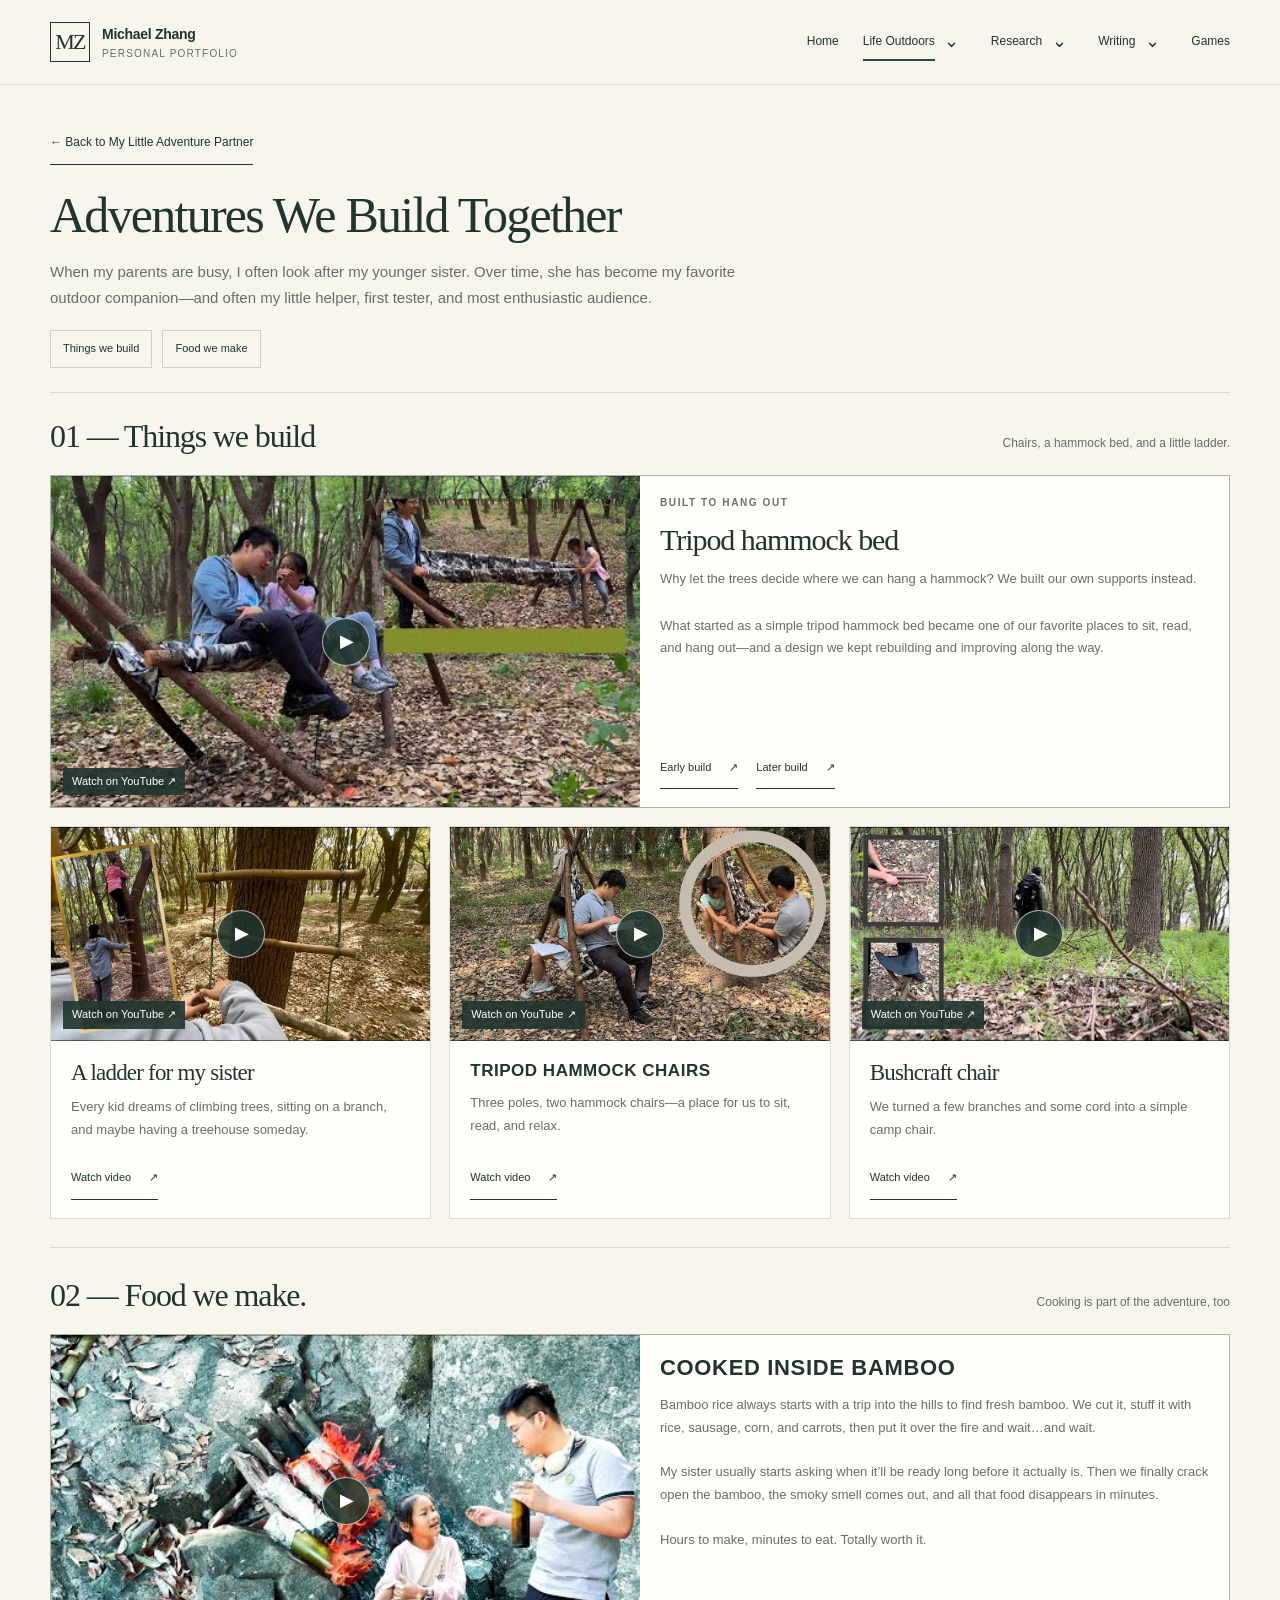
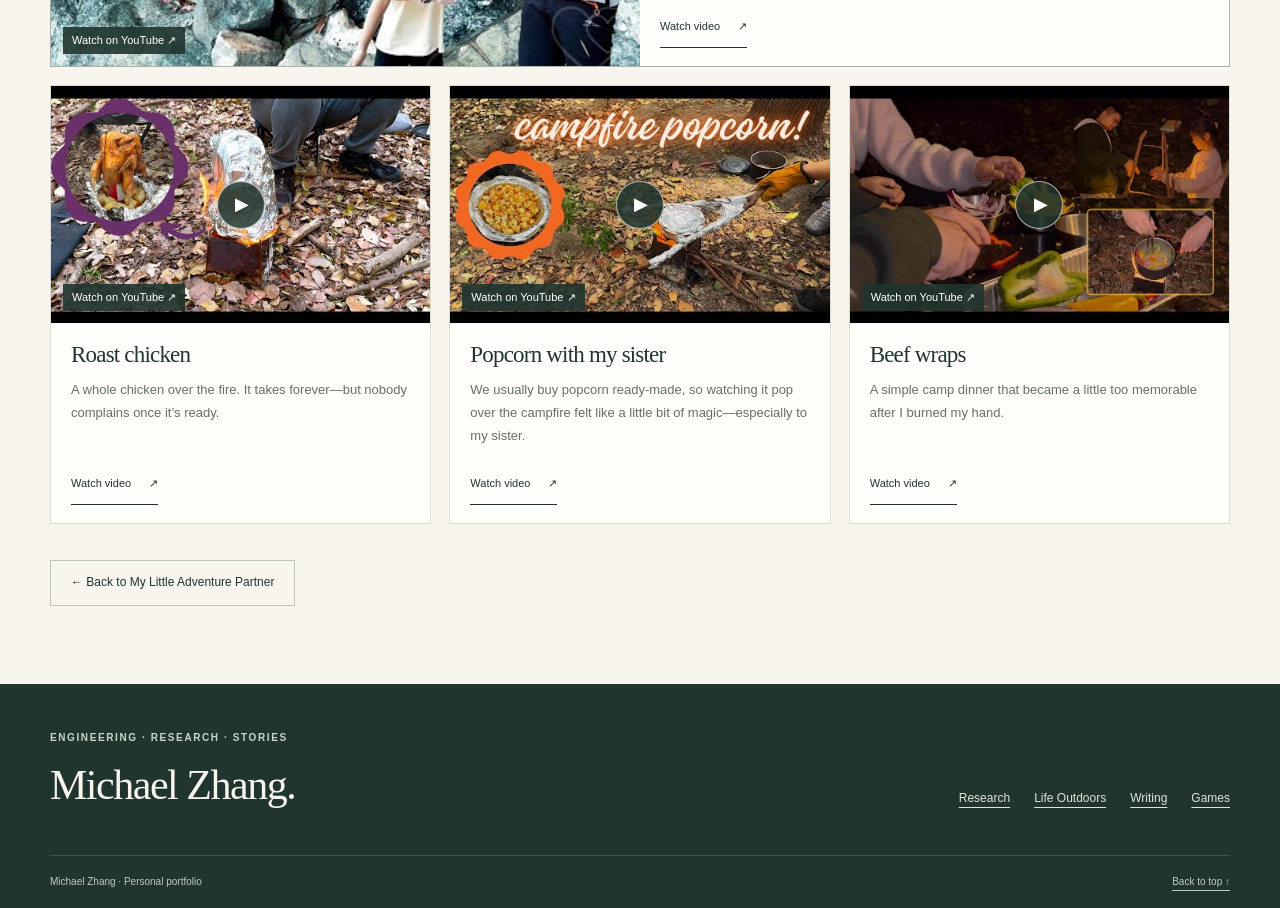
==== adventures-we-build-together.html @ c4595769 "Initial website" ====
<!doctype html>
<html lang="en">
<head>
<meta charset="utf-8">
<meta name="viewport" content="width=device-width, initial-scale=1">
<title>Adventures We Build Together — Michael Zhang</title>
<meta name="description" content="Michael Zhang’s personal portfolio: engineering, research, writing, games, and community.">
<link rel="icon" href="assets/favicon.svg" type="image/svg+xml">
<link rel="stylesheet" href="assets/styles.css">
<link rel="stylesheet" href="assets/portfolio-sections.css">
<script src="assets/main.js" defer></script>
<style>
.camping-detail-page #outdoor-builds.section { padding-top: 24px; padding-bottom: 28px; }
.camping-detail-page #camp-cooking.section { padding-top: 28px; padding-bottom: 36px; }
.camping-detail-page #camp-cooking > .section-heading { align-items: baseline; gap: 18px; margin-bottom: 20px; }
.camping-detail-page #camp-cooking > .section-heading h2 { margin: 0; font-size: 32px; line-height: 1.2; }
.camping-detail-page #camp-cooking > .section-heading > p { max-width: none; font-size: 12px; }
@media (max-width: 640px) {
  .camping-detail-page #outdoor-builds.section { padding-top: 20px; padding-bottom: 22px; }
  .camping-detail-page #camp-cooking.section { padding-top: 22px; padding-bottom: 30px; }
  .camping-detail-page #camp-cooking > .section-heading h2 { font-size: 27px; }
}
</style>
</head>
<body class="life-outdoors-page camping-detail-page">
<a class="skip-link" href="#main">Skip to content</a><header class="site-header"><div class="container header-inner"><a class="brand" href="index.html"><span class="monogram">MZ</span><span class="brand-name">Michael Zhang<small>Personal portfolio</small></span></a><button class="menu-toggle" type="button" aria-expanded="false" aria-controls="navigation">Menu</button><nav class="main-nav" id="navigation" aria-label="Main navigation">
<a href="index.html">Home</a>
<div class="nav-group nav-group--current">
  <div class="nav-parent"><a href="life-outdoors.html">Life Outdoors</a><button class="submenu-toggle" type="button" aria-expanded="false" aria-controls="life-outdoors-submenu" aria-label="Show Life Outdoors pages"><span aria-hidden="true">⌄</span></button></div>
  <div class="nav-submenu" id="life-outdoors-submenu" hidden><a href="life-outdoors.html">Life Outdoors Overview</a><a href="adventures-we-build-together.html" aria-current="page">Adventures We Build Together</a><a href="building-my-own-outdoor-space.html">Building My Own Outdoor Space</a></div>
</div>
<div class="nav-group">
  <div class="nav-parent"><a href="research.html">Research</a><button class="submenu-toggle" type="button" aria-expanded="false" aria-controls="research-submenu" aria-label="Show Research pages"><span aria-hidden="true">⌄</span></button></div>
  <div class="nav-submenu" id="research-submenu" hidden><a href="research.html">Research Overview</a><a href="from-camping-to-product-designs.html">From Problems to Designs</a></div>
</div>
<div class="nav-group">
  <div class="nav-parent"><a href="writing.html">Writing</a><button class="submenu-toggle" type="button" aria-expanded="false" aria-controls="writing-submenu" aria-label="Show Writing pages"><span aria-hidden="true">⌄</span></button></div>
  <div class="nav-submenu" id="writing-submenu" hidden><a href="writing.html">Writing Overview</a><a href="icarus.html">Icarus / 伊卡洛斯</a><a href="antarctic-finale.html">The Antarctic Finale / 南极终曲</a><a href="bio-league.html">Bio-League / 生物联盟</a></div>
</div>
<a href="games.html">Games</a>
</nav></div></header>
<main id="main" class="container">
<section class="page-intro inv-detail-intro">
  <a class="text-link inv-back" href="life-outdoors.html#camping">← Back to My Little Adventure Partner</a>
  <h1>Adventures We Build Together</h1>
  <p class="camping-detail-summary">When my parents are busy, I often look after my younger sister. Over time, she has become my favorite outdoor companion—and often my little helper, first tester, and most enthusiastic audience.</p>
  <nav class="page-jumps" aria-label="On this page"><a href="#outdoor-builds">Things we build</a><a href="#camp-cooking">Food we make</a></nav>
</section>
<section class="section" id="outdoor-builds" aria-labelledby="outdoor-builds-title">
  <div class="section-heading"><h2 id="outdoor-builds-title">01 — Things we build</h2><p>Chairs, a hammock bed, and a little ladder.</p></div>
  <div class="inv-project-grid">
<article class="project-card inv-card inv-card--featured" id="tripod-hammock-bed" data-video-status="available">
  <a class="card-media camping-video-cover" href="https://www.youtube.com/watch?v=7uJd5_tEkw8&amp;t=10s" target="_blank" rel="noopener noreferrer" aria-label="Watch Tripod hammock bed on YouTube"><img src="assets/images/hammock-first-video.jpg" alt="Tripod hammock bed video thumbnail" width="480" height="360" loading="lazy"><span class="camping-cover-play" aria-hidden="true">▶</span><span class="camping-cover-label">Watch on YouTube <span aria-hidden="true">↗</span></span></a>
  <div class="card-copy"><p class="eyebrow">BUILT TO HANG OUT</p><h3>Tripod hammock bed</h3>
    <p class="camping-build-story">Why let the trees decide where we can hang a hammock? We built our own supports instead.</p>
    <p class="camping-build-story">What started as a simple tripod hammock bed became one of our favorite places to sit, read, and hang out—and a design we kept rebuilding and improving along the way.</p>
    <div class="inv-card-actions"><a class="text-link" href="https://www.youtube.com/watch?v=7uJd5_tEkw8&amp;t=10s" target="_blank" rel="noopener noreferrer">Early build <span aria-hidden="true">↗</span></a><a class="text-link" href="https://www.youtube.com/watch?v=0KfqO7uS2k4" target="_blank" rel="noopener noreferrer">Later build <span aria-hidden="true">↗</span></a></div>
  </div>
</article>
<article class="project-card inv-card" id="sister" data-video-status="available">
  <a class="card-media camping-video-cover" href="https://www.youtube.com/watch?v=y9ZKuuQuy-M" target="_blank" rel="noopener noreferrer" aria-label="Watch A ladder for my sister on YouTube"><img src="assets/images/ladder-video.jpg" alt="A ladder for my sister video thumbnail" width="480" height="360" loading="lazy"><span class="camping-cover-play" aria-hidden="true">▶</span><span class="camping-cover-label">Watch on YouTube <span aria-hidden="true">↗</span></span></a>
  <div class="card-copy"><h3>A ladder for my sister</h3>
    <p>Every kid dreams of climbing trees, sitting on a branch, and maybe having a treehouse someday.</p>
    <div class="inv-card-actions"><a class="text-link" href="https://www.youtube.com/watch?v=y9ZKuuQuy-M" target="_blank" rel="noopener noreferrer">Watch video <span aria-hidden="true">↗</span></a></div>
  </div>
</article>
<article class="project-card inv-card" id="tripod-chair" data-video-status="available">
  <a class="card-media camping-video-cover" href="https://www.youtube.com/watch?v=ZHLINvt6bnk" target="_blank" rel="noopener noreferrer" aria-label="Watch Tripod hammock chairs on YouTube"><img src="assets/images/tripod-chair-video.jpg" alt="Tripod hammock chair video thumbnail" width="480" height="360" loading="lazy"><span class="camping-cover-play" aria-hidden="true">▶</span><span class="camping-cover-label">Watch on YouTube <span aria-hidden="true">↗</span></span></a>
  <div class="card-copy"><h3>TRIPOD HAMMOCK CHAIRS</h3>
    <p>Three poles, two hammock chairs—a place for us to sit, read, and relax.</p>
    <div class="inv-card-actions"><a class="text-link" href="https://www.youtube.com/watch?v=ZHLINvt6bnk" target="_blank" rel="noopener noreferrer">Watch video <span aria-hidden="true">↗</span></a></div>
  </div>
</article>
<article class="project-card inv-card" id="bushcraft-chair" data-video-status="available">
  <a class="card-media camping-video-cover" href="https://www.youtube.com/watch?v=XOnP_wbihKA" target="_blank" rel="noopener noreferrer" aria-label="Watch Bushcraft chair on YouTube"><img src="assets/images/bushcraft-chair-video.jpg" alt="Bushcraft chair video thumbnail" width="480" height="360" loading="lazy"><span class="camping-cover-play" aria-hidden="true">▶</span><span class="camping-cover-label">Watch on YouTube <span aria-hidden="true">↗</span></span></a>
  <div class="card-copy"><h3>Bushcraft chair</h3>
    <p>We turned a few branches and some cord into a simple camp chair.</p>
    <div class="inv-card-actions"><a class="text-link" href="https://www.youtube.com/watch?v=XOnP_wbihKA" target="_blank" rel="noopener noreferrer">Watch video <span aria-hidden="true">↗</span></a></div>
  </div>
</article>
  </div>
</section>
<section class="section" id="camp-cooking" aria-labelledby="camp-cooking-title">
  <div class="section-heading"><h2 id="camp-cooking-title">02 — Food we make.</h2><p>Cooking is part of the adventure, too</p></div>
  <div class="inv-project-grid">
<article class="project-card inv-card inv-card--featured" id="bamboo-rice" data-video-status="available">
  <a class="card-media camping-video-cover" href="https://www.youtube.com/watch?v=zn0WvlFsv1c" target="_blank" rel="noopener noreferrer" aria-label="Watch bamboo rice on YouTube"><img src="assets/images/bamboo-rice-video.jpg" alt="bamboo rice video thumbnail" width="480" height="360" loading="lazy"><span class="camping-cover-play" aria-hidden="true">▶</span><span class="camping-cover-label">Watch on YouTube <span aria-hidden="true">↗</span></span></a>
  <div class="card-copy"><h3>COOKED INSIDE BAMBOO</h3>
    <p class="camping-food-story">Bamboo rice always starts with a trip into the hills to find fresh bamboo. We cut it, stuff it with rice, sausage, corn, and carrots, then put it over the fire and wait…and wait.</p>
    <p class="camping-food-story">My sister usually starts asking when it’ll be ready long before it actually is. Then we finally crack open the bamboo, the smoky smell comes out, and all that food disappears in minutes.</p>
    <p class="camping-food-story">Hours to make, minutes to eat. Totally worth it.</p>
    <div class="inv-card-actions"><a class="text-link" href="https://www.youtube.com/watch?v=zn0WvlFsv1c" target="_blank" rel="noopener noreferrer">Watch video <span aria-hidden="true">↗</span></a></div>
  </div>
</article>
<article class="project-card inv-card" id="roast-chicken" data-video-status="available">
  <a class="card-media camping-video-cover" href="https://www.youtube.com/watch?v=2eKSUyb6lok" target="_blank" rel="noopener noreferrer" aria-label="Watch Roast chicken on YouTube"><img src="assets/images/roast-chicken-video.jpg" alt="Roast chicken video thumbnail" width="480" height="360" loading="lazy"><span class="camping-cover-play" aria-hidden="true">▶</span><span class="camping-cover-label">Watch on YouTube <span aria-hidden="true">↗</span></span></a>
  <div class="card-copy"><h3>Roast chicken</h3>
    <p class="camping-food-story">A whole chicken over the fire. It takes forever—but nobody complains once it’s ready.</p>
    <div class="inv-card-actions"><a class="text-link" href="https://www.youtube.com/watch?v=2eKSUyb6lok" target="_blank" rel="noopener noreferrer">Watch video <span aria-hidden="true">↗</span></a></div>
  </div>
</article>
<article class="project-card inv-card" id="popcorn" data-video-status="available">
  <a class="card-media camping-video-cover" href="https://www.youtube.com/watch?v=pePLDg0b_oM&amp;t=8s" target="_blank" rel="noopener noreferrer" aria-label="Watch Popcorn with my sister on YouTube"><img src="assets/images/popcorn-video.jpg" alt="Popcorn with my sister video thumbnail" width="480" height="360" loading="lazy"><span class="camping-cover-play" aria-hidden="true">▶</span><span class="camping-cover-label">Watch on YouTube <span aria-hidden="true">↗</span></span></a>
  <div class="card-copy"><h3>Popcorn with my sister</h3>
    <p class="camping-food-story">We usually buy popcorn ready-made, so watching it pop over the campfire felt like a little bit of magic—especially to my sister.</p>
    <div class="inv-card-actions"><a class="text-link" href="https://www.youtube.com/watch?v=pePLDg0b_oM&amp;t=8s" target="_blank" rel="noopener noreferrer">Watch video <span aria-hidden="true">↗</span></a></div>
  </div>
</article>
<article class="project-card inv-card" id="beef-wraps" data-video-status="available">
  <a class="card-media camping-video-cover" href="https://www.youtube.com/watch?v=Q6wlWp8fe38&amp;pp=0gcJCTcMAYcqIYzv" target="_blank" rel="noopener noreferrer" aria-label="Watch Beef wraps on YouTube"><img src="assets/images/beef-wraps-video.jpg" alt="Beef wraps video thumbnail" width="480" height="360" loading="lazy"><span class="camping-cover-play" aria-hidden="true">▶</span><span class="camping-cover-label">Watch on YouTube <span aria-hidden="true">↗</span></span></a>
  <div class="card-copy"><h3>Beef wraps</h3>
    <p class="camping-food-story">A simple camp dinner that became a little too memorable after I burned my hand.</p>
    <div class="inv-card-actions"><a class="text-link" href="https://www.youtube.com/watch?v=Q6wlWp8fe38&amp;pp=0gcJCTcMAYcqIYzv" target="_blank" rel="noopener noreferrer">Watch video <span aria-hidden="true">↗</span></a></div>
  </div>
</article>
  </div>
</section>
<div class="camping-detail-return"><a class="button secondary" href="life-outdoors.html#camping">← Back to My Little Adventure Partner</a></div>
</main>
<footer class="site-footer"><div class="container"><div class="footer-top"><div><p class="eyebrow light">Engineering · Research · Stories</p><h2>Michael Zhang.</h2></div><div class="footer-links"><a href="research.html">Research</a><a href="life-outdoors.html">Life Outdoors</a><a href="writing.html">Writing</a><a href="games.html">Games</a></div></div><div class="footer-bottom"><span>Michael Zhang · Personal portfolio</span><a href="#main">Back to top ↑</a></div></div></footer>
</body>
</html>
---- assets/styles.css ----
:root {
  --paper: #f7f5ee;
  --white: #fffefa;
  --ink: #20352e;
  --muted: #657067;
  --line: #d9ddd2;
  --green: #244c3d;
  --sage: #e6ebdf;
  --rust: #a14d2f;
  --sand: #eee3cf;
  --serif: 'Palatino Linotype', Palatino, 'Book Antiqua', Georgia, serif;
  --sans: -apple-system, BlinkMacSystemFont, 'Segoe UI', Arial, sans-serif;
}

* { box-sizing: border-box; }
html { scroll-behavior: smooth; scroll-padding-top: 110px; }
body { margin: 0; background: var(--paper); color: var(--ink); font: 16px/1.65 var(--sans); }
img { display: block; max-width: 100%; height: auto; }
button, input { font: inherit; }
button, a { -webkit-tap-highlight-color: transparent; }
a { color: inherit; text-decoration-thickness: 1px; text-underline-offset: 5px; }
button { cursor: pointer; }
button:focus-visible, a:focus-visible, summary:focus-visible { outline: 3px solid var(--rust); outline-offset: 5px; }
button:disabled { cursor: default; }
[hidden] { display: none !important; }
h1, h2, h3, h4, p, figure, blockquote { margin: 0; }
h1, h2, h3 { font-family: var(--serif); font-weight: 400; line-height: 1.12; letter-spacing: -.035em; }
h1 { font-size: clamp(48px, 6.4vw, 86px); }
h2 { font-size: clamp(32px, 3.6vw, 48px); }
h3 { font-size: clamp(25px, 2.3vw, 32px); }
em { font-weight: inherit; }
p + p { margin-top: 16px; }
ul { padding-left: 20px; }
.container { width: min(1180px, calc(100% - 88px)); margin-inline: auto; }
.skip-link { position: fixed; z-index: 30; top: 12px; left: 12px; padding: 12px 20px; background: var(--ink); color: white; transform: translateY(-160%); }
.skip-link:focus { transform: none; }
.site-header { position: sticky; z-index: 15; top: 0; border-bottom: 1px solid var(--line); background: rgba(247, 245, 238, .97); }
.header-inner { min-height: 84px; display: flex; align-items: center; justify-content: space-between; gap: 24px; }
.brand { display: flex; gap: 12px; align-items: center; text-decoration: none; flex-shrink: 0; }
.monogram { display: grid; place-items: center; width: 40px; height: 40px; border: 1px solid var(--ink); font-family: var(--serif); font-size: 22px; letter-spacing: -.08em; }
.brand-name { font-size: 14px; font-weight: 600; letter-spacing: -.02em; }
.brand-name small { display: block; color: var(--muted); font: 10px/1.5 var(--sans); letter-spacing: .12em; text-transform: uppercase; }
.main-nav { display: flex; align-items: center; gap: 24px; }
.main-nav a { position: relative; padding: 28px 0; font-size: 12px; white-space: nowrap; text-decoration: none; }
.main-nav a::after { content: ''; position: absolute; left: 0; right: 0; bottom: 19px; height: 2px; background: var(--green); transform: scaleX(0); transition: transform .18s ease; transform-origin: left; }
.main-nav a:hover::after, .main-nav a[aria-current='page']::after { transform: scaleX(1); }
.nav-group { position: relative; }
.nav-parent { display: flex; align-items: center; gap: 2px; }
.nav-group--current .nav-parent > a::after { transform: scaleX(1); }
.submenu-toggle { display: grid; place-items: center; width: 30px; min-height: 44px; padding: 0; border: 0; background: transparent; color: var(--ink); font-size: 18px; }
.submenu-toggle span { transition: transform .18s ease; }
.submenu-toggle[aria-expanded='true'] span { transform: rotate(180deg); }
.nav-submenu { position: absolute; top: 100%; left: -16px; z-index: 20; width: 330px; max-width: calc(100vw - 56px); padding: 8px; border: 1px solid var(--line); background: var(--white); box-shadow: 0 12px 26px #20352e15; }
.main-nav .nav-submenu a { display: block; padding: 12px 14px; white-space: normal; font-size: 13px; line-height: 1.5; border-left: 2px solid transparent; }
.main-nav .nav-submenu a::after { display: none; }
.main-nav .nav-submenu a:hover, .main-nav .nav-submenu a[aria-current='page'] { border-left-color: var(--green); background: var(--sage); }
.menu-toggle { display: none; padding: 9px 13px; background: transparent; border: 1px solid var(--line); color: var(--ink); min-height: 44px; }
.eyebrow { color: var(--muted); font-size: 10px; font-weight: 600; letter-spacing: .16em; text-transform: uppercase; }
.eyebrow.light { color: #c6d7c9; }
.intro-label { display: flex; align-items: center; gap: 10px; margin-bottom: 24px; }
.intro-label::before { content: ''; height: 7px; width: 7px; background: var(--rust); border-radius: 50%; }
.hero { display: grid; grid-template-columns: 1.1fr 1fr; align-items: center; gap: 72px; padding-block: 56px 64px; }
.hero h1 em { color: var(--rust); }
.hero-name { margin-top: 25px; font-size: 15px; font-weight: 600; }
.hero-copy { margin-top: 18px; max-width: 490px; color: var(--muted); font-size: 15px; line-height: 1.85; }
.hero-visual { position: relative; padding-top: 14px; }
.hero-visual::before { content: ''; position: absolute; width: 66%; height: 78%; top: 0; right: -14px; border: 1px solid #a9b4a2; z-index: -1; }
.hero-frame { background: var(--sage); }
.hero-frame > img { width: 100%; aspect-ratio: 1 / 1.03; object-fit: cover; object-position: 53% center; }
.hero-frame figcaption { display: flex; align-items: center; justify-content: space-between; gap: 12px; padding: 16px 20px; font-size: 11px; background: var(--ink); color: #f7f5ee; }
.photo-index { color: #c4d5c5; font-family: var(--serif); font-size: 20px; }
.actions { display: flex; align-items: center; flex-wrap: wrap; gap: 12px; margin-top: 26px; }
.button { display: inline-flex; align-items: center; justify-content: space-between; gap: 24px; min-height: 46px; padding: 11px 20px; border: 1px solid var(--ink); background: var(--ink); color: var(--white); font-size: 12px; text-decoration: none; transition: background .18s ease, color .18s ease; }
.button:hover { background: var(--green); }
.button.secondary { background: transparent; color: var(--ink); border-color: #bcc5b8; }
.button.secondary:hover { background: var(--sage); }
.text-link { display: inline-flex; align-items: center; gap: 18px; min-height: 44px; font-size: 12px; text-decoration: none; border-bottom: 1px solid currentColor; }
.text-link:hover { color: var(--rust); }
.section { padding-block: 64px; border-top: 1px solid var(--line); }
.section-heading { display: flex; justify-content: space-between; align-items: end; gap: 24px; margin-bottom: 32px; }
.section-heading .eyebrow { margin-bottom: 10px; }
.section-heading > p { max-width: 310px; font-size: 13px; color: var(--muted); }
.project-grid { display: grid; grid-template-columns: repeat(2, minmax(0, 1fr)); gap: 28px; }
.project-card { display: flex; flex-direction: column; background: var(--white); border: 1px solid var(--line); transition: border-color .18s ease; }
.project-card:hover { border-color: #7f9584; }
.card-media { position: relative; overflow: hidden; aspect-ratio: 16 / 9; background: var(--sage); }
.card-media > img { height: 100%; width: 100%; object-fit: cover; transition: transform .35s ease; }
.project-card:hover .card-media > img { transform: scale(1.025); }
.card-media .media-label { position: absolute; left: 16px; bottom: 14px; padding: 5px 10px; font-size: 9px; letter-spacing: .09em; text-transform: uppercase; background: var(--paper); color: var(--ink); }
.card-copy { padding: 26px 28px 24px; flex: 1; display: flex; flex-direction: column; }
.card-copy .eyebrow { margin-bottom: 10px; }
.card-copy h3 a { text-decoration: none; }
.card-copy p { margin-top: 13px; font-size: 13px; color: var(--muted); }
.card-copy .text-link { align-self: flex-start; margin-top: 22px; }
.card-bottom { display: flex; justify-content: space-between; align-items: center; gap: 20px; margin-top: auto; padding-top: 22px; }
.card-bottom .text-link { margin: 0; }
.status { display: inline-block; padding: 5px 9px; border: 1px solid #d5d9ce; color: var(--muted); font-size: 10px; letter-spacing: .02em; }
.research-art { display: grid; align-content: center; padding: 32px; background-color: var(--green); background-image: linear-gradient(#ffffff0a 1px, transparent 1px), linear-gradient(90deg, #ffffff0a 1px, transparent 1px); background-size: 26px 26px; color: #f4f4e9; }
.research-art strong { position: relative; font: 44px/1.08 var(--serif); letter-spacing: -.03em; z-index: 1; }
.research-art .art-note { position: relative; margin-top: 16px; color: #c4d5c5; font-size: 10px; letter-spacing: .14em; text-transform: uppercase; }
.research-art::after { content: ''; position: absolute; height: 180px; width: 180px; right: 34px; bottom: -40px; border: 1px solid #90a991; transform: rotate(35deg); }
.writing-art { position: relative; display: grid; align-content: center; gap: 13px; padding: 36px; color: #573e35; background: var(--sand); }
.writing-art::after { content: ''; position: absolute; width: 155px; height: 155px; border: 1px solid #bba88c; border-radius: 50%; right: 30px; top: 35px; }
.writing-art strong { position: relative; z-index: 1; font: 40px/1.1 var(--serif); }
.writing-art .art-note { font-size: 10px; letter-spacing: .12em; text-transform: uppercase; }
.path-list { margin-top: 30px; border-top: 1px solid var(--line); }
.path-row { display: grid; grid-template-columns: 60px 1fr 1fr 28px; align-items: center; gap: 20px; padding: 26px 0; border-bottom: 1px solid var(--line); text-decoration: none; }
.path-row > span:first-child { color: var(--rust); font-family: var(--serif); font-size: 20px; }
.path-row strong { font-family: var(--serif); font-size: 28px; font-weight: 400; }
.path-row p { color: var(--muted); font-size: 13px; }
.path-row:hover strong { color: var(--rust); }
.home-note { display: grid; grid-template-columns: 1fr 2fr; gap: 70px; }
.home-note blockquote { font: 31px/1.45 var(--serif); }
.home-note .text-link { margin-top: 20px; }
.page-intro { padding-block: 58px 48px; }
.page-intro h1 { margin-top: 19px; max-width: 900px; }
.page-intro > p:last-of-type { margin-top: 22px; max-width: 650px; color: var(--muted); font-size: 16px; }
.page-jumps { display: flex; flex-wrap: wrap; gap: 10px; margin-top: 28px; }
.page-jumps a { border: 1px solid #cbd1c3; padding: 8px 14px; font-size: 11px; text-decoration: none; min-height: 40px; display: inline-flex; align-items: center; }
.page-jumps a:hover { background: var(--sage); }
.writing-page .page-intro { padding-top: 36px; padding-bottom: 24px; }
.writing-page .page-intro h1 { max-width: none; margin-top: 0; font-size: clamp(50px, 3.8vw, 54px); }
.writing-page .page-intro > p { max-width: 720px; margin-top: 14px; font-size: 15px; line-height: 1.7; }
.writing-page .page-intro .page-jumps { margin-top: 18px; }
.writing-page .page-intro .page-jumps a { min-height: 38px; padding: 6px 12px; }
.writing-page .writing-personal-intro { max-width: none; margin: 17px 0 16px; color: var(--muted); font-size: 14px; line-height: 1.8; }
.writing-page .writing-personal-intro p + p { margin-top: 10px; }
.writing-page #fiction { padding-top: 30px; }
.feature-grid { display: grid; grid-template-columns: 1.1fr 1fr; align-items: start; gap: 50px; }
.feature-copy .eyebrow { margin-bottom: 14px; }
.feature-copy > p { color: var(--muted); margin-top: 20px; font-size: 14px; line-height: 1.85; }
.feature-figure { background: var(--white); border: 1px solid var(--line); }
.feature-figure img { width: 100%; }
.feature-figure figcaption { padding: 12px 18px; font-size: 11px; color: var(--muted); border-top: 1px solid var(--line); }
.feature-figure a { display: block; }
.evidence-strip { display: flex; flex-wrap: wrap; gap: 26px; padding-block: 24px; margin-top: 20px; border-top: 1px solid var(--line); border-bottom: 1px solid var(--line); }
.evidence-strip strong { display: block; font: 38px/1.1 var(--serif); }
.evidence-strip span { font-size: 11px; color: var(--muted); }
.slot { min-height: 200px; padding: 32px; display: flex; flex-direction: column; justify-content: center; align-items: start; border: 1px dashed #abb8a3; background: #edf0e5; gap: 14px; }
.slot .slot-mark { font: 36px/1 var(--serif); color: #738670; }
.slot h3 { font-size: 28px; }
.slot p { font-size: 12px; color: var(--muted); max-width: 390px; }
.slot.sand { background: #f1e9dc; border-color: #baa78e; }
.slot + .slot { margin-top: 18px; }
.note { margin-top: 20px; font-size: 12px; color: var(--muted); }
.project-notes { margin-top: 30px; border-top: 1px solid var(--line); border-bottom: 1px solid var(--line); }
.project-notes summary { padding: 17px 0; font-size: 12px; font-weight: 600; cursor: pointer; }
.project-notes dl { margin: 8px 0 25px; display: grid; grid-template-columns: 120px 1fr; gap: 14px 24px; font-size: 13px; }
.project-notes dt { color: var(--ink); font-weight: 600; }
.project-notes dd { margin: 0; color: var(--muted); }
.mini-grid { display: grid; grid-template-columns: repeat(3, minmax(0, 1fr)); gap: 22px; }
.mini-card { padding: 26px; border: 1px solid var(--line); background: var(--white); }
.mini-card h3 { margin-top: 12px; font-size: 27px; }
.mini-card p { margin-top: 15px; color: var(--muted); font-size: 13px; }
.mini-card .text-link { margin-top: 20px; }
.filters { display: flex; gap: 8px; flex-wrap: wrap; align-items: center; margin-bottom: 24px; }
.filters button { min-height: 42px; padding: 9px 16px; border: 1px solid var(--line); color: var(--ink); background: transparent; font-size: 11px; }
.filters button[aria-pressed='true'] { background: var(--ink); color: var(--paper); border-color: var(--ink); }
.filter-status { margin-left: auto; color: var(--muted); font-size: 11px; }
.js-only { display: none; }
.js .js-only { display: flex; }
.video-link { display: inline-flex; gap: 10px; align-items: center; }
.play-mark { display: grid; width: 26px; height: 26px; place-items: center; border: 1px solid var(--line); font-size: 9px; }
.comparison { display: grid; grid-template-columns: 1fr 1fr; gap: 24px; margin-top: 30px; }
.comparison figure { position: relative; background: var(--white); border: 1px solid var(--line); }
.comparison figure > img { aspect-ratio: 16 / 9; width: 100%; object-fit: cover; }
.comparison figcaption { padding: 22px; }
.comparison figcaption h3 { font-size: 27px; margin-block: 8px 12px; }
.comparison figcaption p { font-size: 13px; color: var(--muted); }
.comparison .text-link { margin-top: 16px; }
.image-pair { display: grid; grid-template-columns: 1fr 1fr; gap: 14px; margin-block: 26px 10px; }
.image-pair a { display: block; background: var(--white); }
.image-pair img { width: 100%; aspect-ratio: 1; object-fit: cover; }
.record-list { margin: 22px 0 0; padding: 0; list-style: none; }
.record-list li { padding: 17px 0; border-top: 1px solid var(--line); }
.record-list strong { display: block; font-size: 13px; font-weight: 600; }
.record-list span { display: block; margin-top: 4px; font-size: 12px; color: var(--muted); }
.book-grid { display: grid; grid-template-columns: repeat(4, minmax(0, 1fr)); gap: 22px; }
.book { min-width: 0; }
.book-cover { position: relative; min-height: 290px; padding: 26px 22px; display: flex; flex-direction: column; justify-content: space-between; border: 1px solid #b9c1b1; background: #e5e9de; overflow: hidden; }
.book-cover > * { position: relative; z-index: 1; }
.book-cover::after { content: ''; position: absolute; width: 160px; height: 160px; border: 1px solid #8e9a7e; border-radius: 50%; right: -35px; top: 80px; }
.book-cover .eyebrow { font-size: 9px; }
.book-cover h3 { font-size: 28px; }
.book-cover .book-author { font-size: 10px; letter-spacing: .08em; text-transform: uppercase; }
.book:nth-child(2) .book-cover { background: #e4e9e9; border-color: #b8c9cb; }
.book:nth-child(3) .book-cover { background: #eae3d3; border-color: #c6baa1; }
.book:nth-child(4) .book-cover { background: #e7ded7; border-color: #c8b7ac; }
.book > p { margin-top: 16px; font-size: 12px; color: var(--muted); }
.book details { margin-top: 14px; font-size: 12px; }
.book details summary { cursor: pointer; padding-block: 8px; }
.book details p { padding-block: 8px; color: var(--muted); }
.game-art { min-height: 260px; position: relative; display: flex; flex-direction: column; align-items: center; justify-content: center; padding: 30px; background: #233f44; color: #dce7d8; overflow: hidden; gap: 14px; }
.game-art::before { content: ''; position: absolute; width: 155px; height: 155px; border: 1px solid #bdd4aa; transform: rotate(45deg); opacity: .3; }
.game-art > * { position: relative; }
.game-art strong { font: 40px/1 var(--serif); letter-spacing: .15em; }
.game-art span { font-size: 10px; letter-spacing: .08em; }
.game-art.crimson { background: #513438; color: #ead8d0; }
.about-bio { font-size: 17px; line-height: 1.85; }
.about-bio p { margin-bottom: 22px; }
.about-bio .lead { font: 31px/1.5 var(--serif); }
.community-number { font: 60px/1 var(--serif); color: var(--rust); }
.community-number small { font: 12px/1.5 var(--sans); color: var(--muted); letter-spacing: 0; }
.site-footer { background: var(--ink); color: var(--paper); margin-top: 30px; }
.footer-top { padding-block: 46px; display: flex; align-items: end; justify-content: space-between; gap: 30px; }
.footer-top h2 { font-size: 42px; margin-top: 15px; }
.footer-links { display: flex; flex-wrap: wrap; gap: 24px; font-size: 12px; }
.footer-links a { color: #dde4d9; }
.footer-bottom { border-top: 1px solid #ffffff26; padding-block: 18px; display: flex; justify-content: space-between; gap: 20px; font-size: 10px; color: #bfccbf; }
.lightbox { padding: 0; border: 0; width: min(1050px, calc(100vw - 40px)); max-width: none; max-height: calc(100vh - 40px); background: var(--paper); color: var(--ink); }
.lightbox::backdrop { background: #0e1918da; }
.lightbox-bar { display: flex; gap: 20px; justify-content: space-between; align-items: center; padding: 12px 18px; }
.lightbox-bar p { font-size: 13px; }
.lightbox-bar button { min-height: 44px; padding: 6px 15px; border: 1px solid var(--line); background: transparent; color: var(--ink); }
.lightbox-content iframe { display: block; width: 100%; aspect-ratio: 16 / 9; border: 0; }
.lightbox-content > img { width: 100%; max-height: calc(100vh - 140px); object-fit: contain; }
.lightbox-note { padding: 12px 18px; color: var(--muted); font-size: 11px; }

@media (max-width: 1050px) {
  .container { width: calc(100% - 56px); }
  .main-nav { gap: 15px; }
  .brand-name { font-size: 12px; }
  .hero { gap: 36px; }
  .book-grid { grid-template-columns: repeat(2, minmax(0, 1fr)); }
}

@media (max-width: 880px) {
  .header-inner { min-height: 72px; flex-wrap: wrap; }
  .js .menu-toggle { display: block; }
  .main-nav { flex-wrap: wrap; width: 100%; padding-bottom: 12px; }
  .main-nav a { padding: 10px 0; }
  .main-nav a::after { bottom: 3px; }
  .js .main-nav { display: none; position: absolute; left: 0; top: 72px; padding: 14px 28px 22px; border-bottom: 1px solid var(--line); background: var(--paper); }
  .js .menu-open .main-nav { display: flex; flex-direction: column; align-items: stretch; gap: 5px; }
  .js .menu-open .main-nav a { padding: 12px 0; font-size: 14px; }
  .js .menu-open .main-nav a::after { right: auto; width: 35px; }
  .js .main-nav { max-height: calc(100dvh - 72px); overflow-y: auto; }
  .nav-parent { justify-content: space-between; }
  .submenu-toggle { width: 44px; }
  .nav-submenu { position: static; width: auto; max-width: none; margin: 0 0 8px 14px; padding: 4px 0 4px 10px; border: 0; border-left: 1px solid var(--line); box-shadow: none; background: transparent; }
  .js .menu-open .main-nav .nav-submenu a { padding: 10px 12px; font-size: 13px; }
  .feature-grid { gap: 28px; }
  .mini-grid { grid-template-columns: 1fr; }
  .home-note { gap: 35px; }
}

@media (max-width: 640px) {
  .container { width: calc(100% - 36px); }
  .hero { grid-template-columns: 1fr; gap: 32px; padding-block: 36px 40px; }
  .hero h1 { font-size: clamp(43px, 11vw, 66px); }
  .hero-copy { font-size: 14px; }
  .hero-frame > img { aspect-ratio: 4 / 3; }
  .hero-visual { margin-right: 10px; }
  .hero-visual::before { right: -10px; }
  .hero-name { margin-top: 20px; }
  .actions { gap: 10px; margin-top: 22px; }
  .button { gap: 16px; padding-inline: 15px; }
  .section { padding-block: 40px; }
  .section-heading { display: block; margin-bottom: 24px; }
  .section-heading > p, .section-heading > .text-link { margin-top: 18px; }
  .project-grid, .feature-grid, .comparison, .home-note { grid-template-columns: 1fr; }
  .project-grid { gap: 22px; }
  .card-copy { padding: 22px; }
  .path-row { grid-template-columns: 30px 1fr 20px; gap: 10px; padding-block: 22px; }
  .path-row p { grid-column: 2; grid-row: 2; margin-top: 5px; }
  .path-row > span:last-child { grid-column: 3; grid-row: 1 / 3; }
  .path-row strong { font-size: 25px; }
  .home-note { gap: 20px; }
  .home-note blockquote { font-size: 27px; }
  .page-intro { padding-block: 36px; }
  .page-intro > p:last-of-type { font-size: 14px; }
  .feature-grid { gap: 26px; }
  .slot { padding: 24px; min-height: 180px; }
  .project-notes dl { grid-template-columns: 1fr; gap: 5px; }
  .project-notes dd { margin-bottom: 14px; }
  .book-grid { gap: 16px; }
  .book-cover { min-height: 260px; padding: 20px 14px; }
  .book-cover h3 { font-size: 24px; overflow-wrap: anywhere; }
  .book-cover::after { width: 120px; height: 120px; }
  .game-art strong { font-size: 32px; }
  .filter-status { width: 100%; margin: 4px 0 0; }
  .footer-top { display: block; padding-block: 34px; }
  .footer-links { margin-top: 26px; }
  .footer-bottom { flex-direction: column; gap: 8px; }
  .about-bio { font-size: 15px; }
  .about-bio .lead { font-size: 28px; }
}

@media (prefers-reduced-motion: reduce) {
  html { scroll-behavior: auto; }
  *, *::before, *::after { animation: none !important; transition: none !important; }
}

@media print {
  .site-header { position: static; }
  .menu-toggle, .main-nav, .filters, .site-footer { display: none !important; }
  body { background: white; }
  .container { width: 100%; }
  .section, .project-card, .feature-grid { break-inside: avoid; }
}

.novel-intro-grid { display: grid; grid-template-columns: minmax(0, 1fr) minmax(0, 1.02fr); align-items: center; gap: 42px; }
.novel-intro-copy > .eyebrow { margin-bottom: 12px; color: var(--rust); }
.novel-intro-copy h2 { font-size: clamp(28px, 3.2vw, 40px); line-height: 1.2; }
.novel-intro-copy > p:not(.eyebrow) { margin-top: 18px; color: var(--muted); font-size: 14px; line-height: 1.85; }
.novel-preface-note { display: grid; gap: 4px; margin-top: 18px !important; padding-left: 12px; border-left: 1px solid var(--line); color: var(--muted); font-size: 14px !important; line-height: 1.65 !important; }
.novel-preface-note span:first-child { font-family: var(--serif); font-size: 16px; font-style: italic; }
.novel-spread { min-width: 0; margin: 0; border: 1px solid var(--line); background: var(--white); }
.novel-spread a { display: block; }
.novel-spread img { display: block; width: 100%; height: auto; }
.novel-spread figcaption { padding: 10px 12px; border-top: 1px solid var(--line); color: var(--muted); font-size: 11px; }
@media (max-width: 760px) {
  .novel-intro-grid { grid-template-columns: 1fr; gap: 24px; }
}

.novel-intro-copy h2 { margin-top: 0; }
.novel-manuscript-figure { margin: 0; border: 1px solid var(--line); background: var(--white); }
.novel-manuscript-figure a { display: block; }
.novel-manuscript-figure img { display: block; width: 100%; height: auto; }
.novel-manuscript-figure figcaption { padding: 10px 12px; border-top: 1px solid var(--line); color: var(--muted); font-size: 11px; }
.novel-ending { display: grid; gap: 4px; margin-top: 28px; padding: 20px 22px; background: #f4eee3; color: var(--ink); font: 17px/1.6 var(--serif); }

.novel-second .novel-intro-grid { grid-template-columns: minmax(0, 1.2fr) minmax(260px, .8fr); gap: 38px; }
.novel-image-stack { display: grid; gap: 16px; width: 100%; max-width: 410px; justify-self: center; }
.novel-image-stack .novel-spread { width: 100%; }
.novel-image-stack .novel-spread figcaption strong { color: var(--rust); font-size: 10px; letter-spacing: .07em; }
@media (max-width: 760px) { .novel-second .novel-intro-grid { grid-template-columns: 1fr; gap: 24px; } .novel-image-stack { max-width: 520px; } }

.novel-first .novel-intro-grid { grid-template-columns: minmax(0, 1.15fr) minmax(250px, .85fr); gap: 34px; }
.novel-first .novel-image-stack { display: grid; gap: 14px; width: 100%; max-width: 380px; justify-self: center; }
.novel-first .novel-spread, .novel-first .novel-manuscript-figure { width: 100%; }
.novel-first .novel-intro-copy > .novel-ending { gap: 3px; margin-top: 20px; padding: 0; background: none; color: var(--ink); font: italic 15px/1.65 var(--serif); }
@media (max-width: 760px) { .novel-first .novel-intro-grid { grid-template-columns: 1fr; gap: 22px; } .novel-first .novel-image-stack { max-width: 520px; } }

.novel-third .icarus-main-grid { grid-template-columns: minmax(0, 1fr) minmax(0, 1fr); gap: 34px; }
.novel-third .icarus-title-cn { display: inline-block; margin-left: 8px; color: var(--rust); font: 400 23px/1.2 var(--serif); letter-spacing: 0; white-space: nowrap; }
.novel-third .novel-intro-copy > p.icarus-metadata { margin-top: 4px !important; color: var(--rust) !important; font: 600 11px/1.5 var(--sans) !important; letter-spacing: .03em; }
.icarus-manuscripts { display: grid; grid-template-columns: repeat(2, minmax(0, 1fr)); align-items: stretch; gap: 14px; min-width: 0; }
.icarus-manuscripts .novel-spread { aspect-ratio: .72; overflow: hidden; }
.icarus-manuscripts .novel-spread a, .icarus-manuscripts .novel-spread img { display: block; width: 100%; height: 100%; }
.icarus-manuscripts .novel-spread img { object-fit: contain; }
.icarus-overview-link { margin-top: 14px; }
.icarus-cta-button { min-height: 50px; padding-inline: 21px; font-size: 13px; }
.antarctic-featured-manuscript { width: min(100%, 260px); justify-self: center; }
.antarctic-featured-manuscript .novel-spread img { height: auto; object-fit: contain; }
.antarctic-writing-entry { margin: 0 0 48px; padding: 20px 0 0; border-top: 1px solid var(--line); }
.antarctic-writing-entry a { color: var(--ink); font: 500 19px/1.5 var(--serif); text-decoration: none; }
.antarctic-writing-entry a:hover { color: var(--rust); }
.antarctic-writing-entry a span[lang="zh"] { margin-left: 7px; color: var(--muted); font-size: 16px; }
@media (max-width: 760px) {
  .novel-third .icarus-main-grid { grid-template-columns: 1fr; gap: 22px; }
  .icarus-manuscripts { gap: 10px; }
}
.icarus-single-manuscript { width: min(100%, 290px); grid-template-columns: minmax(0, 1fr); justify-self: center; }

/* Writing page: tighten the long-form sections and pair the two shorter novel features. */
.writing-page .page-intro { padding-top: 28px; padding-bottom: 17px; }
.writing-page .section { padding-block: 42px; }
.writing-page #fiction { padding-top: 26px; }
.writing-page .novel-intro-grid { gap: 32px; }
.writing-page .novel-intro-copy > p:not(.eyebrow) { margin-top: 14px; line-height: 1.75; }
.writing-page .novel-image-stack { gap: 11px; }
.writing-page .novel-preface-note { margin-top: 14px !important; }
.writing-page .novel-first .novel-ending { margin-top: 15px; }
.writing-page .writing-section-label { display: flex; align-items: center; gap: 14px; margin: 8px 0 0; color: var(--rust); font-size: 10px; font-weight: 600; letter-spacing: .16em; }
.writing-page .writing-section-label::after { content: ''; flex: 1; height: 1px; background: var(--line); }
.writing-page .writing-featured-antarctic { padding-top: 24px !important; padding-bottom: 24px; border-top: 0; }
.writing-featured-antarctic .icarus-main-grid { grid-template-columns: minmax(0, 1.15fr) minmax(0, .85fr); gap: 38px; }
.writing-featured-antarctic .antarctic-featured-manuscript { width: min(100%, 260px); }
.writing-page .writing-selected-pair { padding: 18px 0 43px; border-top: 0; border-bottom: 1px solid var(--line); }
.writing-selected-pair .writing-section-label { margin: 0; }
.writing-selected-pair-grid { position: relative; display: grid; grid-template-columns: repeat(2, minmax(0, 1fr)); gap: 68px; margin-top: 9px; }
.writing-selected-pair-grid::before { content: ''; position: absolute; top: 4px; bottom: 4px; left: 50%; width: 1px; background: var(--line); }
.writing-page .writing-selected-entry .novel-intro-copy h2 { font-size: clamp(34px, 3.6vw, 44px); }
.writing-selected-entry { min-width: 0; }
.writing-page .writing-earlier-label { margin-top: 24px; }
.writing-page #fiction { border-top: 0; }
@media (max-width: 760px) {
  .writing-page .section { padding-block: 34px; }
  .writing-page #fiction { padding-top: 24px; }
  .writing-page .novel-intro-grid { gap: 22px; }
  .writing-page .writing-featured-antarctic { padding-top: 20px !important; padding-bottom: 20px; }
  .writing-featured-antarctic .icarus-main-grid { grid-template-columns: 1fr; gap: 22px; }
  .writing-page .writing-selected-pair { padding: 16px 0 33px; }
  .writing-selected-pair-grid { grid-template-columns: 1fr; gap: 25px; }
  .writing-selected-pair-grid::before { display: none; }
  .writing-selected-entry + .writing-selected-entry { padding-top: 22px; border-top: 1px solid var(--line); }
}
---- assets/portfolio-sections.css ----
/* Inventions overview and its three project detail pages. */
.inv-overview-intro { padding-top: 36px; padding-bottom: 24px; }
.inv-overview-intro h1 { margin-top: 0; font-size: clamp(58px, 4.5vw, 64px); }
.inv-overview-description { max-width: 860px; margin-top: 14px; }
.inv-overview-description p { color: var(--muted); font: 15px/1.75 var(--sans); }
.inv-overview-nav { display: flex; flex-wrap: wrap; gap: 8px 24px; margin-top: 18px; padding-top: 14px; border-top: 1px solid var(--line); }
.inv-overview-nav a { display: inline-flex; align-items: center; gap: 8px; min-height: 38px; font-size: 11px; text-decoration: none; }
.inv-overview-nav span { color: var(--rust); font: 16px var(--serif); }
.inv-overview-nav a:hover { color: var(--rust); }
.inv-overview-grid { display: grid; grid-template-columns: minmax(0, 1fr); gap: 48px; padding-bottom: 72px; }
.inv-overview-card { min-width: 0; border: 1px solid var(--line); background: var(--white); box-shadow: 0 12px 32px #20352e08; }
.inv-overview-card:nth-child(1) { background: #f4eee3; }
.inv-overview-card:nth-child(3) { background: #edf1e7; }
.inv-chapter-heading { display: flex; align-items: center; gap: 26px; padding: 28px 36px; border-bottom: 1px solid var(--line); }
.inv-chapter-number { flex-shrink: 0; color: var(--rust); font: 58px/1 var(--serif); letter-spacing: -.06em; }
.inv-chapter-heading .eyebrow { margin-bottom: 9px; }
.inv-chapter-heading h2 { font-size: clamp(30px, 3.5vw, 42px); }
.inv-overview-row { display: grid; grid-template-columns: minmax(0, 1.1fr) minmax(0, 1fr); grid-template-areas: 'visual copy'; gap: 48px; align-items: center; padding: 36px; }
.inv-overview-card--reverse .inv-overview-row { grid-template-columns: minmax(0, 1fr) minmax(0, 1.1fr); grid-template-areas: 'copy visual'; }
.inv-overview-visual { grid-area: visual; position: relative; min-width: 0; padding: 9px 0 0 9px; }
.inv-overview-visual::before { content: ''; position: absolute; top: 0; left: 0; width: 78%; height: 72%; border: 1px solid #b6c2ae; pointer-events: none; }
.inv-overview-figure { position: relative; background: var(--white); border: 1px solid var(--line); box-shadow: 0 10px 22px #20352e12; }
.inv-overview-media { position: relative; display: block; aspect-ratio: 4 / 3; overflow: hidden; background: var(--sage); }
.inv-overview-media > img { width: 100%; height: 100%; object-fit: cover; }
.inv-video-preview { background: #192820; }
.inv-video-preview > img { object-fit: contain; }
.inv-overview-figure > figcaption { padding: 13px 18px; border-top: 1px solid var(--line); color: var(--muted); font-size: 11px; }
.inv-preview-play { position: absolute; left: 50%; top: 50%; transform: translate(-50%, -50%); display: grid; place-items: center; width: 60px; height: 60px; padding-left: 4px; border: 1px solid #ffffffa0; border-radius: 50%; background: #20352ec9; color: white; font-size: 21px; box-shadow: 0 5px 20px #0003; }
.inv-video-preview:hover .inv-preview-play { background: var(--rust); }
.inv-overview-copy { grid-area: copy; min-width: 0; padding: 14px 4px; }
.inv-overview-copy .inv-overview-summary { color: var(--ink); font: 23px/1.65 var(--serif); }
.inv-overview-copy .button { margin-top: 30px; }
#camping-life .inv-chapter-number { font-size: 46px; }
#camping-life .inv-chapter-heading h2 { font-size: clamp(27px, 2.7vw, 34px); }
#camping-life .inv-overview-row { grid-template-columns: minmax(0, .9fr) minmax(0, 1.2fr); gap: 40px; padding: 30px 36px; }
#camping-life .inv-overview-visual { width: 100%; max-width: 410px; justify-self: start; }
#camping-life .inv-overview-media { aspect-ratio: auto; }
#camping-life .inv-overview-media > img { height: auto; object-fit: contain; }
#camping-life .inv-overview-copy { padding: 0; }
#camping-life .inv-overview-summary { font: 15px/1.8 var(--sans); color: var(--muted); }
#camping-life .inv-overview-summary + .inv-overview-summary { margin-top: 12px; }
#camping-life .inv-overview-copy .button { margin-top: 22px; }
#camping .inv-overview-summary { font: 15px/1.8 var(--sans); color: var(--muted); }
#camping .inv-overview-summary + .inv-overview-summary { margin-top: 12px; }
#camping .inv-overview-copy .button { margin-top: 22px; }
#camping .inv-overview-row { padding-block: 26px; }
#camping .inv-overview-visual { width: 92%; justify-self: end; }
#camping .inv-overview-copy { padding: 0; }
#camping .inv-video-preview { aspect-ratio: 16 / 9; }
#camping .inv-video-preview > img { object-fit: cover; object-position: center; }
#camping .inv-product-thumbs { margin-top: 12px; }
#outdoor .inv-overview-summary { font: 15px/1.8 var(--sans); color: var(--muted); }
#outdoor .inv-overview-summary + .inv-overview-summary { margin-top: 28px; }
#outdoor .inv-overview-copy { padding: 0; }
#outdoor .inv-overview-row { grid-template-columns: minmax(0, .9fr) minmax(0, 1.2fr); gap: 40px; padding-block: 26px; }
#outdoor .inv-overview-visual { width: 94%; justify-self: start; }
#outdoor .inv-overview-copy .button { margin-top: 22px; }
#outdoor .inv-video-preview { aspect-ratio: 16 / 9; }
#outdoor .inv-video-preview > img { object-fit: cover; object-position: center; }
.inv-chapter-subtitle { margin-top: 12px; color: var(--muted); font-size: 16px; line-height: 1.6; }
#designs .inv-overview-summary { font: 15px/1.8 var(--sans); color: var(--muted); }
#designs .inv-overview-summary + .inv-overview-summary { margin-top: 24px; }
#designs .inv-overview-copy { padding: 0; }
#designs .inv-overview-copy .button { margin-top: 24px; }
#designs .inv-overview-row { padding-block: 26px; }
#designs .inv-overview-visual { width: 84%; justify-self: end; }
#designs .inv-overview-media { aspect-ratio: 3 / 2; }
#designs .inv-overview-media > img { object-fit: contain; }
#designs .inv-product-thumbs { margin-top: 12px; }
#designs .inv-product-thumbs img { object-fit: contain; background: var(--sage); }
.inv-product-thumbs { position: relative; z-index: 1; display: grid; grid-template-columns: repeat(2, minmax(0, 1fr)); gap: 14px; margin: 16px 0 0 24px; }
.inv-product-thumbs figure { min-width: 0; padding: 8px; border: 1px solid var(--line); background: var(--white); box-shadow: 0 6px 14px #20352e0d; }
.inv-product-thumbs img { width: 100%; aspect-ratio: 16 / 9; object-fit: cover; }
.inv-product-thumbs figcaption { margin-top: 8px; color: var(--muted); font-size: 10px; }
.inv-thumb-title { display: block; font-size: 11px; font-weight: 600; color: var(--ink); }
.inv-thumb-description { display: block; margin-top: 4px; font-size: 10px; line-height: 1.5; }
.inv-small-video { display: flex; flex-direction: column; align-items: center; justify-content: center; gap: 10px; aspect-ratio: 16 / 9; background: var(--sage); color: var(--green); text-decoration: none; }
.inv-small-video > span:last-child { font-size: 10px; letter-spacing: .08em; text-transform: uppercase; }
.inv-small-video-play { display: grid; place-items: center; width: 38px; height: 38px; padding-left: 3px; border: 1px solid #92a18b; border-radius: 50%; font-size: 14px; }
.inv-small-video:hover { background: var(--sand); color: var(--rust); }
.inv-small-video--poster { position: relative; display: block; overflow: hidden; background: var(--ink); }
.inv-small-video--poster > img { width: 100%; height: 100%; object-fit: cover; }
.inv-small-video--poster .inv-small-video-play { position: absolute; left: 50%; top: 50%; transform: translate(-50%, -50%); background: #20352ed9; border-color: #ffffffa0; color: white; font-size: 16px; }
.inv-small-video--poster .inv-small-video-label { position: absolute; left: 8px; bottom: 8px; padding: 3px 6px; background: #20352ee6; color: white; font-size: 9px; }
.inv-small-video--poster:hover .inv-small-video-play { background: var(--rust); }
.inv-small-video--diagram > img { object-fit: contain; background: white; }
.inv-small-video--diagram .inv-small-video-play { left: auto; top: auto; right: 8px; bottom: 8px; transform: none; width: 28px; height: 28px; font-size: 12px; }
.inv-thumb-title a { text-decoration: none; }
.inv-thumb-title a:hover { color: var(--rust); text-decoration: underline; }
@media (max-width: 880px) {
  #camping-life .inv-overview-row { padding: 26px; gap: 28px; }
  .inv-chapter-heading { padding: 24px; gap: 20px; }
  .inv-overview-row { padding: 26px; gap: 28px; }
  .inv-overview-copy .inv-overview-summary { font-size: 20px; }
}
@media (max-width: 640px) {
  #designs .inv-overview-visual { width: 100%; justify-self: stretch; }
  #outdoor .inv-overview-row { grid-template-columns: minmax(0, 1fr); grid-template-areas: 'visual' 'copy'; gap: 22px; padding: 22px; }
  #outdoor .inv-overview-visual { width: 100%; }
  #camping .inv-overview-visual { width: 100%; justify-self: stretch; }
  #camping-life .inv-overview-row { grid-template-columns: minmax(0, 1fr); grid-template-areas: 'visual' 'copy'; padding: 22px; gap: 24px; }
  #camping-life .inv-overview-visual { justify-self: center; max-width: 380px; }
  .inv-overview-grid { gap: 28px; padding-bottom: 40px; }
  .inv-chapter-heading { padding: 22px; gap: 16px; }
  .inv-chapter-number { font-size: 44px; }
  .inv-chapter-heading h2 { font-size: 29px; }
  .inv-overview-row, .inv-overview-card--reverse .inv-overview-row { grid-template-columns: minmax(0, 1fr); grid-template-areas: 'visual' 'copy'; gap: 22px; padding: 22px; }
  .inv-overview-copy { padding: 0; }
  .inv-overview-nav { gap: 6px 20px; }
  .inv-overview-copy .button { margin-top: 24px; }
  .inv-product-thumbs { margin-left: 12px; }
}
.inv-detail-intro .inv-back { margin-bottom: 24px; }
.inv-detail-intro h1 { font-size: clamp(40px, 5vw, 64px); }
.product-design-page .inv-detail-intro .inv-back { border-bottom: 0; }
.product-detail-return { padding-bottom: 48px; }
.product-design-page .inv-detail-intro h1 { max-width: none; font-size: clamp(38px, 5vw, 68px); white-space: nowrap; }
@media (max-width: 640px) {
  .product-design-page .inv-detail-intro h1 { font-size: clamp(31px, 8vw, 42px); white-space: normal; }
}
.inv-detail-projects { padding-top: 32px; }
.product-story { grid-column: 1 / -1; min-width: 0; border: 1px solid #a9b4a2; background: var(--white); }
.product-story-heading { padding: 0; margin-bottom: 22px; }
.product-story-heading .eyebrow { color: var(--rust); line-height: 1.6; }
.product-story-heading h3 { margin-top: 12px; font-size: clamp(28px, 2.8vw, 34px); }
.product-story-body { display: grid; grid-template-columns: minmax(0, 1.2fr) minmax(0, 1fr); gap: 40px; padding: 32px; align-items: center; }
.product-story-copy { min-width: 0; align-self: center; }
.product-story-copy > p { font: 15px/1.8 var(--sans); color: var(--muted); }
.product-story-copy > p + p { margin-top: 24px; }
.product-patent { margin-top: 28px; padding: 16px 18px; border-left: 2px solid var(--rust); background: var(--sage); }
.product-patent p { font-size: 13px; line-height: 1.8; color: var(--ink); }
.product-story-media { min-width: 0; width: 100%; max-width: 460px; display: grid; gap: 18px; align-self: center; justify-self: center; }
.product-story-media figure { min-width: 0; border: 1px solid var(--line); background: var(--sage); }
.product-story-media a { display: block; }
.product-story-media img { width: 100%; aspect-ratio: 16 / 9; object-fit: contain; }
.product-story-media figcaption { padding: 12px 14px; border-top: 1px solid var(--line); background: var(--white); font-size: 11px; color: var(--muted); }
@media (max-width: 760px) {
  .product-story-body { grid-template-columns: 1fr; gap: 24px; padding: 22px; align-items: start; }
  .product-story-copy, .product-story-media { align-self: start; }
  .product-story-media { max-width: none; }
  .product-story-heading { padding: 0; }
}
.cabin-detail-page .inv-detail-intro > p:last-of-type { font: 15px/1.8 var(--sans); }
.cabin-detail-page .inv-detail-intro { padding-top: 38px; padding-bottom: 28px; }
.cabin-detail-page .inv-detail-intro .inv-back { min-height: 0; margin-bottom: 30px; border-bottom: 0; }
.cabin-detail-page .inv-detail-intro h1 { margin-top: 0; font-size: clamp(48px, 3.6vw, 52px); }
.cabin-detail-page .inv-detail-intro > p { margin-top: 16px; }
.cabin-detail-page .inv-detail-intro .page-jumps { margin-top: 22px; }
.cabin-detail-page .inv-detail-intro .page-jumps a { min-height: 39px; padding: 6px 12px; font-weight: 400; }
.cabin-detail-page #wooden-builds { padding-top: 32px; }
.cabin-detail-page #wooden-builds > .section-heading,
.cabin-detail-page #electronic-builds > .section-heading { align-items: baseline; gap: 18px; margin-bottom: 18px; }
.cabin-detail-page #wooden-builds > .section-heading h2,
.cabin-detail-page #electronic-builds > .section-heading h2 { margin: 0; font-size: 32px; line-height: 1.2; }
.cabin-detail-page #wooden-builds > .section-heading > p,
.cabin-detail-page #electronic-builds > .section-heading > p { max-width: none; font-size: 12px; }
.cabin-detail-page .inv-card .card-copy { padding: 20px 22px; }
.cabin-detail-page .inv-card .card-copy > p { font-size: 13px; }
.cabin-detail-page .inv-card .card-media { aspect-ratio: 16 / 9; }
.cabin-detail-page .inv-card--featured .card-media { min-height: 0; }
.cabin-detail-page #wooden-builds #cabin { grid-template-columns: minmax(0, .82fr) minmax(0, 1.18fr); }
.cabin-detail-page #wooden-builds #cabin .cabin-video-stack { min-width: 0; display: grid; align-content: center; justify-items: center; gap: 10px; padding: 20px; background: #eef2e9; }
.cabin-detail-page #wooden-builds #cabin .cabin-video-link { position: relative; display: block; width: 88%; max-width: 350px; aspect-ratio: 16 / 9; overflow: hidden; border: 1px solid var(--line); background: var(--white); }
.cabin-detail-page #wooden-builds #cabin .cabin-video-link > img { width: 100%; height: 100%; object-fit: cover; }
.cabin-detail-page .card-media > img { object-fit: cover; }
.cabin-detail-page #wooden-builds .inv-project-grid { gap: 18px; }
.cabin-detail-page #wooden-builds .card-copy { padding: 20px 22px; }
.cabin-detail-page #wooden-builds .inv-card h3 { font-size: 23px; line-height: 1.25; }
.cabin-detail-page #wooden-builds .inv-card--featured h3 { font-size: 30px; }
.cabin-detail-page #wooden-builds .card-copy > .cabin-wood-kicker { margin-top: 0; margin-bottom: 12px; font-size: 10px; line-height: 1.6; color: var(--rust); }
.cabin-detail-page #wooden-builds .card-copy > .cabin-wood-story { margin-top: 12px; font-size: 13px; line-height: 1.8; }
.cabin-detail-page #wooden-builds #cabin .cabin-wood-story + .cabin-wood-story { margin-top: 22px; }
.cabin-detail-page #wooden-builds .inv-card-actions { padding-top: 16px; }
.cabin-system-stack { display: grid; gap: 28px; }
.cabin-system { min-width: 0; border: 1px solid var(--line); background: var(--white); }
.cabin-system--featured { border-color: #a9b4a2; background: #eef2e9; }
.cabin-system-heading { padding: 24px 28px; border-bottom: 1px solid var(--line); }
#solar .cabin-system-heading, #refrigerator .cabin-system-heading { border-bottom: 0; }
#solar .cabin-system-heading, #refrigerator .cabin-system-heading { padding-bottom: 8px; }
#solar .cabin-system-body, #refrigerator .cabin-system-body { padding-top: 14px; }
.cabin-system-heading .eyebrow { margin: 0; color: var(--rust); font-size: 10px; line-height: 1.6; letter-spacing: .06em; }
.cabin-system-heading h3 { margin-top: 8px; font-size: 30px; line-height: 1.25; }
.cabin-system-body { display: grid; grid-template-columns: minmax(0, 1.1fr) minmax(0, 1fr); gap: 32px; align-items: center; padding: 28px; }
.cabin-system-video, .cabin-system-diagram { min-width: 0; }
.cabin-system-diagram { width: 76%; max-width: 340px; margin: 20px auto 0; }
#solar .cabin-system-body, #refrigerator .cabin-system-body { grid-template-columns: repeat(2, minmax(0, 1fr)); grid-template-areas: 'copy copy' 'video diagram'; align-items: start; gap: 24px; }
#solar .cabin-system-copy, #refrigerator .cabin-system-copy { grid-area: copy; max-width: 880px; }
#solar .cabin-system-diagram, #refrigerator .cabin-system-diagram { grid-area: diagram; width: 100%; max-width: none; margin: 0; }
#solar .cabin-system-video, #refrigerator .cabin-system-video { grid-area: video; width: 100%; max-width: none; margin: 0; }
.cabin-system-copy { min-width: 0; }
.cabin-system-copy > .eyebrow { margin-bottom: 18px; color: var(--rust); }
.cabin-system-copy > p:not(.eyebrow) { color: var(--muted); font-size: 15px; line-height: 1.8; }
.cabin-system-copy > p + p:not(.eyebrow) { margin-top: 22px; }
.cabin-system-video > figure, .cabin-system-diagram > figure { min-width: 0; border: 1px solid var(--line); background: var(--white); }
.cabin-system-video .card-media, .cabin-diagram { position: relative; display: block; aspect-ratio: 16 / 9; overflow: hidden; }
.cabin-system-video .card-media > img { width: 100%; height: 100%; object-fit: cover; }
.cabin-diagram { background: white; }
.cabin-diagram img { width: 100%; height: 100%; object-fit: contain; }
.cabin-system-video figcaption, .cabin-system-diagram figcaption { padding: 8px 16px; border-top: 1px solid var(--line); font-size: 12px; }
.cabin-system-video .text-link, .cabin-system-diagram .text-link { font-size: 12px; }
.cabin-cup-placeholder { display: grid; grid-template-columns: minmax(0, 1fr) minmax(0, 2fr); border: 1px dashed #abb8a3; background: #edf0e5; }
.cabin-cup-placeholder .inv-placeholder { min-height: 160px; border-bottom: 0; }
.cabin-cup-placeholder .card-copy { padding: 24px; }
.cabin-cup-placeholder .card-copy h3 { font-size: 26px; }
.cabin-detail-return { padding-bottom: 48px; }
@media (max-width: 640px) {
  .cabin-system-body, .cabin-cup-placeholder { grid-template-columns: 1fr; }
  #solar .cabin-system-body, #refrigerator .cabin-system-body { grid-template-columns: 1fr; grid-template-areas: 'copy' 'video' 'diagram'; }
  .cabin-system-body { padding: 20px; gap: 28px; }
  .cabin-system-heading { padding: 22px; }
}
.camping-detail-page .inv-detail-intro { padding-top: 36px; padding-bottom: 24px; }
.camping-detail-page .inv-detail-intro .inv-back { margin-bottom: 22px; }
.camping-detail-page .inv-detail-intro h1 { margin-top: 0; font-size: clamp(50px, 3.8vw, 54px); }
.camping-detail-page .inv-detail-intro .camping-detail-summary { max-width: 720px; margin-top: 16px; color: var(--muted); font: 15px/1.75 var(--sans); }
.camping-detail-page .inv-detail-intro .page-jumps { margin-top: 18px; }
.camping-detail-page .inv-detail-intro .page-jumps a { min-height: 38px; padding: 6px 12px; }
.camping-video-note { margin-bottom: 28px; max-width: 720px; color: var(--muted); font-size: 13px; line-height: 1.8; }
.camping-detail-page .inv-card .card-copy > p { font-size: 13px; line-height: 1.8; }
.camping-detail-page .inv-card--featured .card-media { min-height: 0; aspect-ratio: 16 / 9; }
.camping-detail-page .inv-card--featured .card-copy { padding: 28px; }
.camping-detail-page .inv-card--featured h3 { font-size: 30px; }
.camping-detail-page .card-media > img { object-fit: cover; }
.camping-detail-return { padding-bottom: 48px; }
.camping-detail-page #camp-cooking .inv-project-grid { gap: 18px; }
.camping-detail-page #camp-cooking .card-copy { padding: 18px 20px; }
.camping-detail-page #camp-cooking .inv-card h3 { font-size: 23px; line-height: 1.2; }
.camping-detail-page #camp-cooking #bamboo-rice h3 { font: 600 22px/1.4 var(--sans); letter-spacing: .03em; }
.camping-detail-page #camp-cooking .card-copy > .camping-food-story { margin-top: 10px; font-size: 13px; line-height: 1.75; }
.camping-detail-page #camp-cooking .card-copy > .camping-food-story + .camping-food-story { margin-top: 22px; }
.camping-detail-page #camp-cooking .inv-card-actions { padding-top: 14px; }
.camping-detail-page #outdoor-builds .inv-project-grid { grid-template-columns: repeat(3, minmax(0, 1fr)); }
.camping-detail-page #outdoor-builds .card-media { aspect-ratio: 16 / 9; }
.camping-detail-page #outdoor-builds .inv-project-grid { gap: 18px; }
.camping-detail-page #outdoor-builds { padding-top: 30px; }
.camping-detail-page #outdoor-builds > .section-heading { align-items: baseline; gap: 18px; margin-bottom: 20px; }
.camping-detail-page #outdoor-builds > .section-heading h2 { margin: 0; font-size: 32px; line-height: 1.2; }
.camping-detail-page #outdoor-builds > .section-heading > p { max-width: none; font-size: 12px; }
.camping-detail-page #outdoor-builds .card-copy { padding: 18px 20px; }
.camping-detail-page #outdoor-builds .card-copy > .eyebrow { margin-top: 0; margin-bottom: 10px; font-size: 10px; }
.camping-detail-page #outdoor-builds .card-copy > p:not(.eyebrow) { margin-top: 10px; font-size: 13px; line-height: 1.75; }
.camping-detail-page #outdoor-builds .inv-card h3 { font-size: 23px; line-height: 1.2; }
.camping-detail-page #outdoor-builds .inv-card--featured h3 { font-size: 30px; }
.camping-detail-page #outdoor-builds #tripod-chair h3 { font: 600 17px/1.4 var(--sans); letter-spacing: .03em; }
.camping-detail-page #outdoor-builds .inv-card-actions { padding-top: 14px; }
.camping-detail-page #outdoor-builds .card-copy > .camping-build-story + .camping-build-story { margin-top: 24px; }
.camping-video-cover { display: block; text-decoration: none; }
.camping-cover-play { position: absolute; left: 50%; top: 50%; transform: translate(-50%, -50%); display: grid; place-items: center; width: 48px; height: 48px; padding-left: 3px; border: 1px solid #ffffffa0; border-radius: 50%; background: #20352ed9; color: white; font-size: 18px; }
.camping-cover-label { position: absolute; left: 12px; bottom: 12px; padding: 6px 9px; background: #20352ee6; color: white; font-size: 11px; line-height: 1.4; }
.camping-video-cover:hover .camping-cover-play { background: var(--rust); }
@media (max-width: 640px) {
  .camping-detail-page #outdoor-builds .inv-project-grid { grid-template-columns: 1fr; }
}
.inv-project-grid { display: grid; grid-template-columns: repeat(3, minmax(0, 1fr)); gap: 24px; }
.inv-card .card-copy { padding: 22px; }
.inv-card h3 { font-size: 26px; }
.inv-card .card-media { aspect-ratio: 16 / 10; }
.inv-placeholder { display: flex; flex-direction: column; gap: 12px; align-items: center; justify-content: center; height: 100%; background: #e8ecdf; color: var(--muted); border-bottom: 1px solid var(--line); }
.inv-placeholder span { font-size: 10px; letter-spacing: .14em; }
.inv-placeholder p { font-family: var(--serif); font-size: 24px; }
.inv-card-actions { display: flex; flex-wrap: wrap; align-items: center; gap: 8px 18px; margin-top: auto; padding-top: 20px; }
.inv-card-actions .text-link { margin-top: 0; font-size: 11px; }
.inv-pending { color: var(--muted); font-size: 11px; min-height: 44px; display: flex; align-items: center; }
.inv-draft { color: var(--muted); }
.inv-card .card-copy > p { font-size: 14px; line-height: 1.85; }
.inv-card .card-copy > .inv-priority { color: var(--rust); font-size: 10px; margin-top: 0; margin-bottom: 12px; }
.inv-card--featured { grid-column: 1 / -1; display: grid; grid-template-columns: minmax(0, 1fr) minmax(0, 1fr); }
.inv-card--featured .card-media { aspect-ratio: auto; min-height: 300px; }
.inv-card--featured .card-media > img { width: 100%; height: 100%; object-fit: cover; }
.inv-card--featured .card-copy { padding: 34px; }
.inv-card--featured h3 { font-size: 34px; }
.inv-card--featured .card-copy > p + p { margin-top: 16px; }
.inv-card--featured { border-color: #a9b4a2; }
@media (max-width: 880px) {
  .inv-project-grid { grid-template-columns: repeat(2, minmax(0, 1fr)); }
  .inv-card--featured .card-copy { padding: 26px; }
  .inv-card--featured h3 { font-size: 29px; }
}
@media (max-width: 640px) {
  .inv-project-grid { grid-template-columns: 1fr; }
  .inv-card--featured { grid-column: auto; display: flex; }
  .inv-card--featured .card-media { aspect-ratio: 16 / 10; min-height: 0; }
  .inv-card--featured .card-copy { padding: 22px; }
}


.thermal-study-copy { width: 100%; }
.thermal-study-paragraph + .thermal-study-paragraph { margin-top: 26px; }
.thermal-study-paragraph h3 { font: 600 16px/1.4 var(--sans); }
.thermal-study-paragraph p { margin-top: 10px; color: var(--muted); font: 14px/1.85 var(--sans); }
.thermal-study-copy > .thermal-study-note { margin-top: 24px; color: var(--muted); font-size: 12px; line-height: 1.7; }

#designs .inv-chapter-heading h2, #thermal .inv-chapter-heading h2 { font-size: clamp(28px, 3.5vw, 42px); }
#designs .inv-chapter-heading .eyebrow, #thermal .inv-chapter-heading .eyebrow { margin-bottom: 9px; }

.research-overview-card, .research-overview-card:nth-child(1) { width: 100%; background: #f4eee3; }
#thermal .thermal-study-copy { padding: 26px 36px; }
@media (max-width: 640px) {
  #thermal .thermal-study-copy { padding: 22px; }
}

.thermal-study-figure { width: 64%; max-width: 560px; margin: 14px auto; }
.thermal-study-figure a { display: block; }
.thermal-study-figure img { display: block; width: 100%; height: auto; }

@media (max-width: 640px) {
  .thermal-study-figure { width: 86%; margin-block: 12px; }
}

.thermal-study-row { display: grid; grid-template-columns: minmax(0, 1.15fr) minmax(0, 1fr); grid-template-areas: 'copy chart'; align-items: center; gap: 32px; margin-top: 28px; }
.thermal-study-row--reverse { grid-template-columns: minmax(0, 1fr) minmax(0, 1.15fr); grid-template-areas: 'chart copy'; }
.thermal-study-row > .thermal-study-paragraph { grid-area: copy; min-width: 0; }
.thermal-study-row > .thermal-study-figure { grid-area: chart; width: 100%; max-width: 460px; margin: 0; justify-self: center; }
@media (max-width: 760px) {
  .camping-detail-page #outdoor-builds > .section-heading { display: block; }
  .camping-detail-page #outdoor-builds > .section-heading h2 { font-size: 27px; }
  .camping-detail-page #outdoor-builds > .section-heading > p { margin-top: 8px; }
  .cabin-detail-page #wooden-builds #cabin { grid-template-columns: 1fr; }
  .cabin-detail-page #wooden-builds #cabin .cabin-video-stack { grid-template-columns: repeat(2, minmax(0, 1fr)); padding: 14px; gap: 10px; }
  .cabin-detail-page #wooden-builds #cabin .cabin-video-link { width: 100%; max-width: none; }
  .cabin-detail-page #wooden-builds > .section-heading,
  .cabin-detail-page #electronic-builds > .section-heading { display: block; }
  .cabin-detail-page #wooden-builds > .section-heading h2,
  .cabin-detail-page #electronic-builds > .section-heading h2 { font-size: 27px; }
  .cabin-detail-page #wooden-builds > .section-heading > p,
  .cabin-detail-page #electronic-builds > .section-heading > p { margin-top: 8px; }
  .thermal-study-row, .thermal-study-row--reverse { grid-template-columns: minmax(0, 1fr); grid-template-areas: 'copy' 'chart'; gap: 16px; margin-top: 24px; }
  .thermal-study-row > .thermal-study-figure { width: 86%; }
}

.life-outdoors-long-page .life-long-chapter > .life-long-intro-copy { padding: 26px 36px 0; color: var(--muted); font: 15px/1.8 var(--sans); }
.life-outdoors-long-page .life-long-intro-copy p + p { margin-top: 14px; }
.life-outdoors-long-page .life-long-intro-copy .camping-video-note { margin-top: 18px; }
.life-outdoors-long-page .life-long-chapter > .section { padding: 30px 36px; border-top: 1px solid var(--line); }
.life-outdoors-long-page .life-long-chapter > .section .section-heading { margin-bottom: 22px; }
.life-outdoors-long-page .cabin-system-stack { margin-top: 22px; }
.life-outdoors-long-page .cabin-system { padding: 22px; background: var(--white); }
@media (max-width: 760px) {
 .life-outdoors-long-page .life-long-chapter > .life-long-intro-copy { padding: 22px 22px 0; }
 .life-outdoors-long-page .life-long-chapter > .section { padding: 22px; }
}

#tent .product-story-section + .product-story-section { margin-top: 24px; }
#tent .product-story-section h4 { color: var(--rust); font: 600 11px/1.5 var(--sans); letter-spacing: .08em; }
#tent .product-story-section p { margin-top: 7px; font: 14px/1.68 var(--sans); color: var(--muted); }
#tent .product-story-section p + p { margin-top: 10px; }
#tent .product-story-section .product-story-lede { color: var(--ink); font: 600 16px/1.45 var(--serif); }
#tent .product-patent { max-width: 700px; margin: 16px 0 0; padding: 12px 16px; text-align: left; }
#tent .product-patent .patent-line { display: flex; flex-wrap: wrap; align-items: baseline; justify-content: flex-start; gap: 5px 10px; font-size: 13px; line-height: 1.6; text-align: left; }
#tent .product-patent .patent-line .eyebrow { margin: 0; color: var(--rust); font: 600 10px/1.5 var(--sans); letter-spacing: .08em; }

#tent .product-story-body { display: block; padding: 22px 30px; }
#tent .product-story-copy { width: 100%; max-width: none; }
#tent .product-story-heading { margin-bottom: 6px; }
#tent .product-story-heading h3 { margin-top: 0; font-size: clamp(28px, 2.7vw, 34px); }
@media (max-width: 760px) {
  #tent .product-story-body { padding: 18px; }
}

#tent .teepee-story-row { display: grid; grid-template-columns: minmax(0, 1fr) minmax(0, 1fr); grid-template-areas: 'copy image'; align-items: center; gap: 22px; margin-top: 16px; }
#tent .teepee-story-row--idea { grid-template-areas: 'image copy'; }
#tent .teepee-story-row > .product-story-section { grid-area: copy; min-width: 0; }
#tent .teepee-story-row > .teepee-figure { grid-area: image; min-width: 0; }
#tent .teepee-figure { margin: 0; border: 1px solid var(--line); background: var(--sage); }
#tent .teepee-figure a { display: block; }
#tent .teepee-figure img { display: block; width: 100%; height: auto; }
#tent .teepee-figure figcaption { padding: 7px 10px; border-top: 1px solid var(--line); background: var(--white); font-size: 11px; line-height: 1.5; color: var(--muted); }
#tent .teepee-result-gallery { display: grid; width: min(100%, 760px); grid-template-columns: repeat(2, minmax(0, 1fr)); gap: 14px; margin: 14px auto 0; }
#tent .teepee-story-row--idea > .teepee-figure { width: 75%; max-width: 400px; justify-self: center; }
@media (max-width: 760px) {
 #tent .teepee-story-row, #tent .teepee-story-row--idea { grid-template-columns: minmax(0, 1fr); grid-template-areas: 'copy' 'image'; gap: 14px; }
 #tent .teepee-story-row--idea { grid-template-areas: 'copy' 'image'; }
 #tent .teepee-result-gallery { grid-template-columns: 1fr; gap: 12px; }
}

#tent .teepee-story-row--problem > .teepee-figure { width: 76%; max-width: 330px; justify-self: center; }
@media (max-width: 760px) {
  #tent .teepee-story-row--problem > .teepee-figure { width: 82%; max-width: 420px; }
}
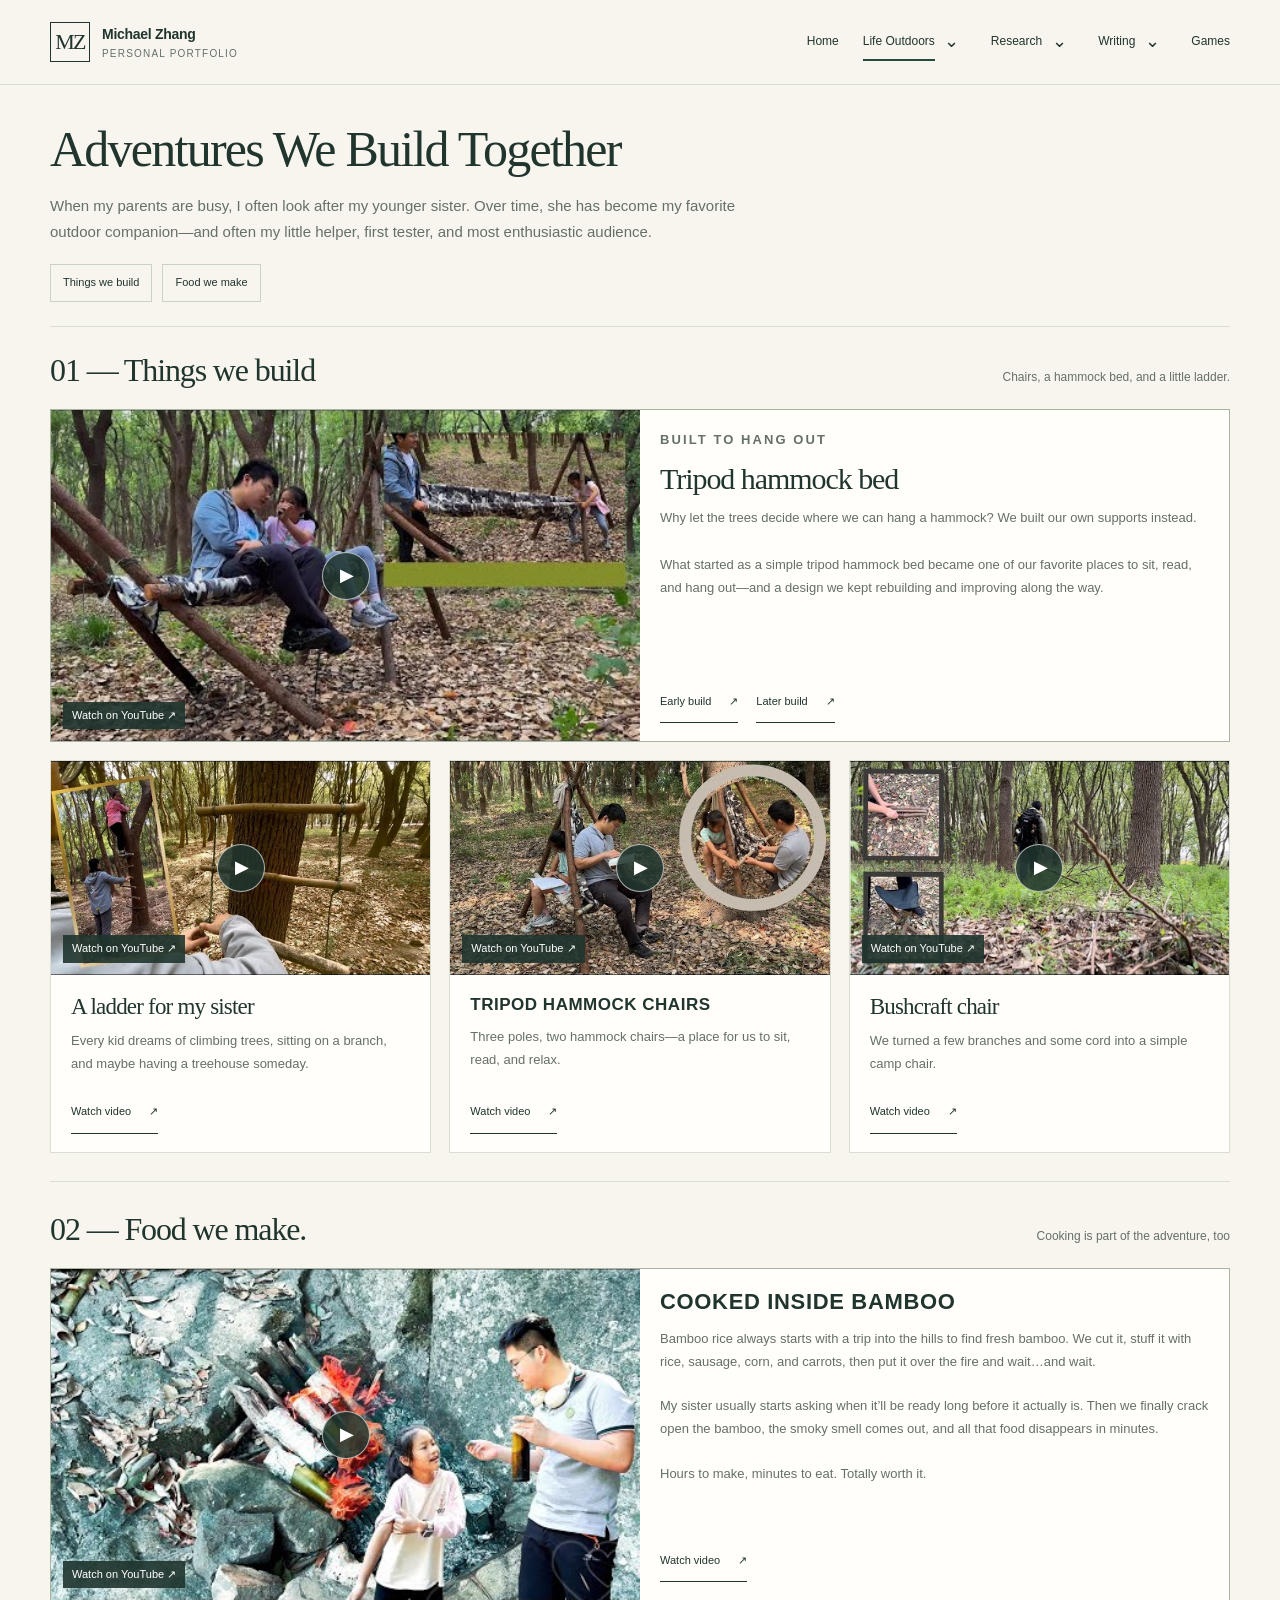
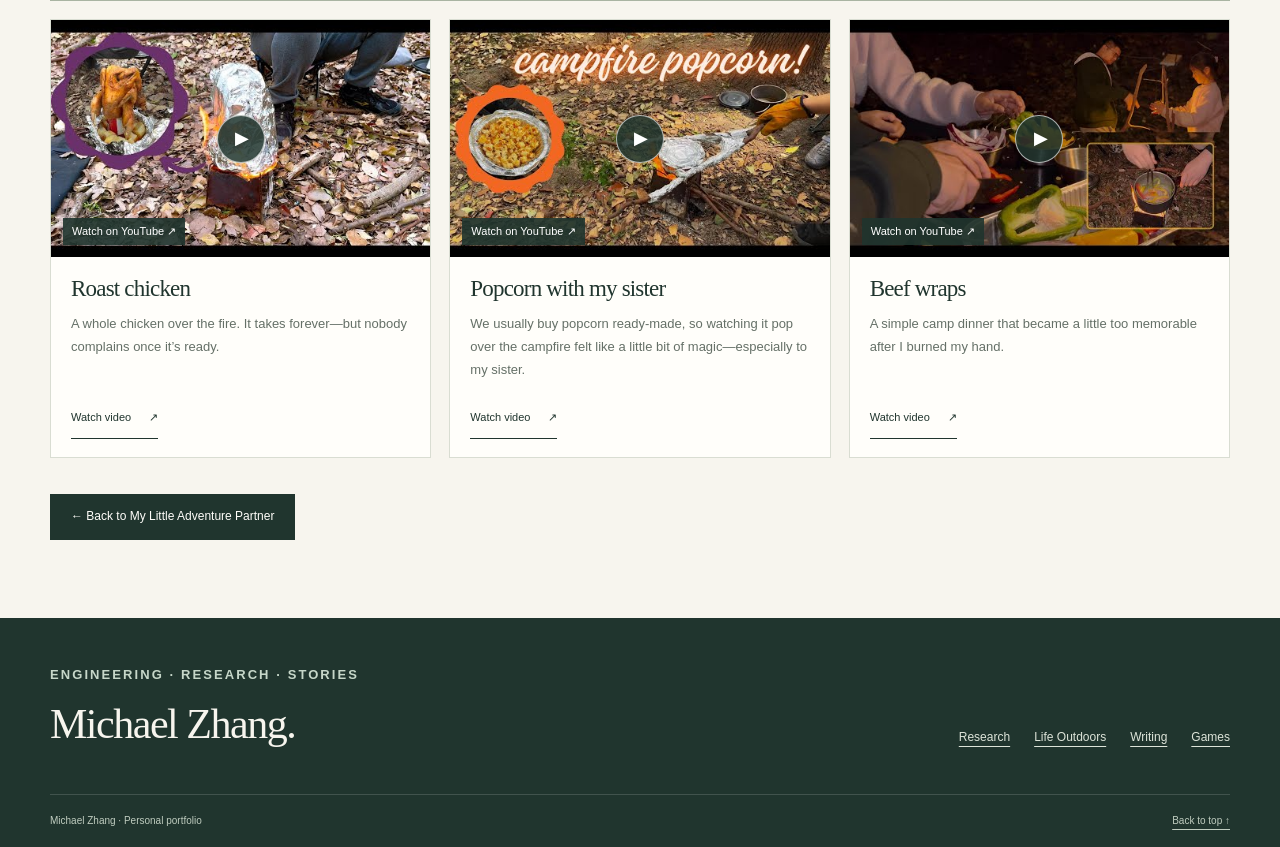
==== commit 20a84930: "Update portfolio content and add Games page" ====
--- a/adventures-we-build-together.html
+++ b/adventures-we-build-together.html
@@ -41,7 +41,6 @@
 </nav></div></header>
 <main id="main" class="container">
 <section class="page-intro inv-detail-intro">
-  <a class="text-link inv-back" href="life-outdoors.html#camping">← Back to My Little Adventure Partner</a>
   <h1>Adventures We Build Together</h1>
   <p class="camping-detail-summary">When my parents are busy, I often look after my younger sister. Over time, she has become my favorite outdoor companion—and often my little helper, first tester, and most enthusiastic audience.</p>
   <nav class="page-jumps" aria-label="On this page"><a href="#outdoor-builds">Things we build</a><a href="#camp-cooking">Food we make</a></nav>
@@ -50,7 +49,7 @@
   <div class="section-heading"><h2 id="outdoor-builds-title">01 — Things we build</h2><p>Chairs, a hammock bed, and a little ladder.</p></div>
   <div class="inv-project-grid">
 <article class="project-card inv-card inv-card--featured" id="tripod-hammock-bed" data-video-status="available">
-  <a class="card-media camping-video-cover" href="https://www.youtube.com/watch?v=7uJd5_tEkw8&amp;t=10s" target="_blank" rel="noopener noreferrer" aria-label="Watch Tripod hammock bed on YouTube"><img src="assets/images/hammock-first-video.jpg" alt="Tripod hammock bed video thumbnail" width="480" height="360" loading="lazy"><span class="camping-cover-play" aria-hidden="true">▶</span><span class="camping-cover-label">Watch on YouTube <span aria-hidden="true">↗</span></span></a>
+  <a class="card-media camping-video-cover" href="https://www.youtube.com/watch?v=7uJd5_tEkw8&amp;t=10s" target="_blank" rel="noopener noreferrer" aria-label="Watch Tripod hammock bed on YouTube"><img src="assets/images/hammock-first-video.jpg" alt="Tripod hammock bed video thumbnail" width="480" height="360"><span class="camping-cover-play" aria-hidden="true">▶</span><span class="camping-cover-label">Watch on YouTube <span aria-hidden="true">↗</span></span></a>
   <div class="card-copy"><p class="eyebrow">BUILT TO HANG OUT</p><h3>Tripod hammock bed</h3>
     <p class="camping-build-story">Why let the trees decide where we can hang a hammock? We built our own supports instead.</p>
     <p class="camping-build-story">What started as a simple tripod hammock bed became one of our favorite places to sit, read, and hang out—and a design we kept rebuilding and improving along the way.</p>
@@ -115,7 +114,7 @@
 </article>
   </div>
 </section>
-<div class="camping-detail-return"><a class="button secondary" href="life-outdoors.html#camping">← Back to My Little Adventure Partner</a></div>
+    <div class="camping-detail-return"><a class="button" href="life-outdoors.html#camping">← Back to My Little Adventure Partner</a></div>
 </main>
 <footer class="site-footer"><div class="container"><div class="footer-top"><div><p class="eyebrow light">Engineering · Research · Stories</p><h2>Michael Zhang.</h2></div><div class="footer-links"><a href="research.html">Research</a><a href="life-outdoors.html">Life Outdoors</a><a href="writing.html">Writing</a><a href="games.html">Games</a></div></div><div class="footer-bottom"><span>Michael Zhang · Personal portfolio</span><a href="#main">Back to top ↑</a></div></div></footer>
 </body>
--- a/assets/styles.css
+++ b/assets/styles.css
@@ -55,7 +55,8 @@
 .main-nav .nav-submenu a::after { display: none; }
 .main-nav .nav-submenu a:hover, .main-nav .nav-submenu a[aria-current='page'] { border-left-color: var(--green); background: var(--sage); }
 .menu-toggle { display: none; padding: 9px 13px; background: transparent; border: 1px solid var(--line); color: var(--ink); min-height: 44px; }
-.eyebrow { color: var(--muted); font-size: 10px; font-weight: 600; letter-spacing: .16em; text-transform: uppercase; }
+.eyebrow { color: var(--muted); font-size: 13px; font-weight: 600; letter-spacing: .16em; text-transform: uppercase; }
+figcaption { font-size: 12px; }
 .eyebrow.light { color: #c6d7c9; }
 .intro-label { display: flex; align-items: center; gap: 10px; margin-bottom: 24px; }
 .intro-label::before { content: ''; height: 7px; width: 7px; background: var(--rust); border-radius: 50%; }
@@ -67,7 +68,7 @@
 .hero-visual::before { content: ''; position: absolute; width: 66%; height: 78%; top: 0; right: -14px; border: 1px solid #a9b4a2; z-index: -1; }
 .hero-frame { background: var(--sage); }
 .hero-frame > img { width: 100%; aspect-ratio: 1 / 1.03; object-fit: cover; object-position: 53% center; }
-.hero-frame figcaption { display: flex; align-items: center; justify-content: space-between; gap: 12px; padding: 16px 20px; font-size: 11px; background: var(--ink); color: #f7f5ee; }
+.hero-frame figcaption { display: flex; align-items: center; justify-content: space-between; gap: 12px; padding: 16px 20px; background: var(--ink); color: #f7f5ee; }
 .photo-index { color: #c4d5c5; font-family: var(--serif); font-size: 20px; }
 .actions { display: flex; align-items: center; flex-wrap: wrap; gap: 12px; margin-top: 26px; }
 .button { display: inline-flex; align-items: center; justify-content: space-between; gap: 24px; min-height: 46px; padding: 11px 20px; border: 1px solid var(--ink); background: var(--ink); color: var(--white); font-size: 12px; text-decoration: none; transition: background .18s ease, color .18s ease; }
@@ -131,7 +132,7 @@
 .feature-copy > p { color: var(--muted); margin-top: 20px; font-size: 14px; line-height: 1.85; }
 .feature-figure { background: var(--white); border: 1px solid var(--line); }
 .feature-figure img { width: 100%; }
-.feature-figure figcaption { padding: 12px 18px; font-size: 11px; color: var(--muted); border-top: 1px solid var(--line); }
+.feature-figure figcaption { padding: 12px 18px; color: var(--muted); border-top: 1px solid var(--line); }
 .feature-figure a { display: block; }
 .evidence-strip { display: flex; flex-wrap: wrap; gap: 26px; padding-block: 24px; margin-top: 20px; border-top: 1px solid var(--line); border-bottom: 1px solid var(--line); }
 .evidence-strip strong { display: block; font: 38px/1.1 var(--serif); }
@@ -166,7 +167,7 @@
 .comparison figure > img { aspect-ratio: 16 / 9; width: 100%; object-fit: cover; }
 .comparison figcaption { padding: 22px; }
 .comparison figcaption h3 { font-size: 27px; margin-block: 8px 12px; }
-.comparison figcaption p { font-size: 13px; color: var(--muted); }
+.comparison figcaption p { color: var(--muted); }
 .comparison .text-link { margin-top: 16px; }
 .image-pair { display: grid; grid-template-columns: 1fr 1fr; gap: 14px; margin-block: 26px 10px; }
 .image-pair a { display: block; background: var(--white); }
@@ -180,7 +181,6 @@
 .book-cover { position: relative; min-height: 290px; padding: 26px 22px; display: flex; flex-direction: column; justify-content: space-between; border: 1px solid #b9c1b1; background: #e5e9de; overflow: hidden; }
 .book-cover > * { position: relative; z-index: 1; }
 .book-cover::after { content: ''; position: absolute; width: 160px; height: 160px; border: 1px solid #8e9a7e; border-radius: 50%; right: -35px; top: 80px; }
-.book-cover .eyebrow { font-size: 9px; }
 .book-cover h3 { font-size: 28px; }
 .book-cover .book-author { font-size: 10px; letter-spacing: .08em; text-transform: uppercase; }
 .book:nth-child(2) .book-cover { background: #e4e9e9; border-color: #b8c9cb; }
@@ -308,7 +308,7 @@
 .novel-spread { min-width: 0; margin: 0; border: 1px solid var(--line); background: var(--white); }
 .novel-spread a { display: block; }
 .novel-spread img { display: block; width: 100%; height: auto; }
-.novel-spread figcaption { padding: 10px 12px; border-top: 1px solid var(--line); color: var(--muted); font-size: 11px; }
+.novel-spread figcaption { padding: 10px 12px; border-top: 1px solid var(--line); color: var(--muted); }
 @media (max-width: 760px) {
   .novel-intro-grid { grid-template-columns: 1fr; gap: 24px; }
 }
@@ -317,13 +317,13 @@
 .novel-manuscript-figure { margin: 0; border: 1px solid var(--line); background: var(--white); }
 .novel-manuscript-figure a { display: block; }
 .novel-manuscript-figure img { display: block; width: 100%; height: auto; }
-.novel-manuscript-figure figcaption { padding: 10px 12px; border-top: 1px solid var(--line); color: var(--muted); font-size: 11px; }
+.novel-manuscript-figure figcaption { padding: 10px 12px; border-top: 1px solid var(--line); color: var(--muted); }
 .novel-ending { display: grid; gap: 4px; margin-top: 28px; padding: 20px 22px; background: #f4eee3; color: var(--ink); font: 17px/1.6 var(--serif); }
 
 .novel-second .novel-intro-grid { grid-template-columns: minmax(0, 1.2fr) minmax(260px, .8fr); gap: 38px; }
 .novel-image-stack { display: grid; gap: 16px; width: 100%; max-width: 410px; justify-self: center; }
 .novel-image-stack .novel-spread { width: 100%; }
-.novel-image-stack .novel-spread figcaption strong { color: var(--rust); font-size: 10px; letter-spacing: .07em; }
+.novel-image-stack .novel-spread figcaption strong { color: var(--rust); letter-spacing: .07em; }
 @media (max-width: 760px) { .novel-second .novel-intro-grid { grid-template-columns: 1fr; gap: 24px; } .novel-image-stack { max-width: 520px; } }
 
 .novel-first .novel-intro-grid { grid-template-columns: minmax(0, 1.15fr) minmax(250px, .85fr); gap: 34px; }
@@ -362,11 +362,12 @@
 .writing-page .novel-image-stack { gap: 11px; }
 .writing-page .novel-preface-note { margin-top: 14px !important; }
 .writing-page .novel-first .novel-ending { margin-top: 15px; }
-.writing-page .writing-section-label { display: flex; align-items: center; gap: 14px; margin: 8px 0 0; color: var(--rust); font-size: 10px; font-weight: 600; letter-spacing: .16em; }
+.writing-page .writing-section-label { display: flex; align-items: center; gap: 14px; margin: 8px 0 0; color: var(--rust); font-size: 13px; font-weight: 600; letter-spacing: .16em; }
 .writing-page .writing-section-label::after { content: ''; flex: 1; height: 1px; background: var(--line); }
-.writing-page .writing-featured-antarctic { padding-top: 24px !important; padding-bottom: 24px; border-top: 0; }
-.writing-featured-antarctic .icarus-main-grid { grid-template-columns: minmax(0, 1.15fr) minmax(0, .85fr); gap: 38px; }
-.writing-featured-antarctic .antarctic-featured-manuscript { width: min(100%, 260px); }
+.writing-page .writing-featured-antarctic { padding-top: 8px !important; padding-bottom: 12px; border-top: 0; }
+.writing-featured-antarctic .icarus-main-grid { grid-template-columns: minmax(0, 1.15fr) minmax(0, .85fr); align-items: start; gap: 38px; }
+.writing-featured-antarctic .novel-intro-copy { align-self: center; padding-top: 0; }
+.writing-featured-antarctic .antarctic-featured-manuscript { width: min(100%, 208px); justify-self: center; }
 .writing-page .writing-selected-pair { padding: 18px 0 43px; border-top: 0; border-bottom: 1px solid var(--line); }
 .writing-selected-pair .writing-section-label { margin: 0; }
 .writing-selected-pair-grid { position: relative; display: grid; grid-template-columns: repeat(2, minmax(0, 1fr)); gap: 68px; margin-top: 9px; }
@@ -381,6 +382,8 @@
   .writing-page .novel-intro-grid { gap: 22px; }
   .writing-page .writing-featured-antarctic { padding-top: 20px !important; padding-bottom: 20px; }
   .writing-featured-antarctic .icarus-main-grid { grid-template-columns: 1fr; gap: 22px; }
+  .writing-featured-antarctic .novel-intro-copy { padding-top: 0; }
+  .writing-featured-antarctic .antarctic-featured-manuscript { justify-self: center; }
   .writing-page .writing-selected-pair { padding: 16px 0 33px; }
   .writing-selected-pair-grid { grid-template-columns: 1fr; gap: 25px; }
   .writing-selected-pair-grid::before { display: none; }
--- a/assets/portfolio-sections.css
+++ b/assets/portfolio-sections.css
@@ -1,19 +1,26 @@
 /* Inventions overview and its three project detail pages. */
 .inv-overview-intro { padding-top: 36px; padding-bottom: 24px; }
+.life-outdoors-page .inv-overview-intro { display: grid; grid-template-columns: minmax(0, 1fr) 245px; column-gap: 36px; align-items: center; }
 .inv-overview-intro h1 { margin-top: 0; font-size: clamp(58px, 4.5vw, 64px); }
+.life-outdoors-page .inv-overview-intro h1 { grid-column: 1 / -1; }
 .inv-overview-description { max-width: 860px; margin-top: 14px; }
+.life-outdoors-page .inv-overview-description { grid-column: 1; }
 .inv-overview-description p { color: var(--muted); font: 15px/1.75 var(--sans); }
 .inv-overview-nav { display: flex; flex-wrap: wrap; gap: 8px 24px; margin-top: 18px; padding-top: 14px; border-top: 1px solid var(--line); }
+.life-outdoors-page .inv-overview-nav { grid-column: 2; display: grid; gap: 2px; align-content: center; margin-top: 14px; padding: 0; border-top: 0; }
 .inv-overview-nav a { display: inline-flex; align-items: center; gap: 8px; min-height: 38px; font-size: 11px; text-decoration: none; }
 .inv-overview-nav span { color: var(--rust); font: 16px var(--serif); }
 .inv-overview-nav a:hover { color: var(--rust); }
 .inv-overview-grid { display: grid; grid-template-columns: minmax(0, 1fr); gap: 48px; padding-bottom: 72px; }
+.life-outdoors-page .inv-overview-grid { gap: 30px; }
 .inv-overview-card { min-width: 0; border: 1px solid var(--line); background: var(--white); box-shadow: 0 12px 32px #20352e08; }
 .inv-overview-card:nth-child(1) { background: #f4eee3; }
 .inv-overview-card:nth-child(3) { background: #edf1e7; }
 .inv-chapter-heading { display: flex; align-items: center; gap: 26px; padding: 28px 36px; border-bottom: 1px solid var(--line); }
+.life-outdoors-page .inv-chapter-heading { padding-block: 18px; }
 .inv-chapter-number { flex-shrink: 0; color: var(--rust); font: 58px/1 var(--serif); letter-spacing: -.06em; }
 .inv-chapter-heading .eyebrow { margin-bottom: 9px; }
+.life-outdoors-page .inv-chapter-heading .eyebrow { margin-bottom: 5px; color: var(--rust); }
 .inv-chapter-heading h2 { font-size: clamp(30px, 3.5vw, 42px); }
 .inv-overview-row { display: grid; grid-template-columns: minmax(0, 1.1fr) minmax(0, 1fr); grid-template-areas: 'visual copy'; gap: 48px; align-items: center; padding: 36px; }
 .inv-overview-card--reverse .inv-overview-row { grid-template-columns: minmax(0, 1fr) minmax(0, 1.1fr); grid-template-areas: 'copy visual'; }
@@ -24,7 +31,7 @@
 .inv-overview-media > img { width: 100%; height: 100%; object-fit: cover; }
 .inv-video-preview { background: #192820; }
 .inv-video-preview > img { object-fit: contain; }
-.inv-overview-figure > figcaption { padding: 13px 18px; border-top: 1px solid var(--line); color: var(--muted); font-size: 11px; }
+.inv-overview-figure > figcaption { padding: 13px 18px; border-top: 1px solid var(--line); color: var(--muted); }
 .inv-preview-play { position: absolute; left: 50%; top: 50%; transform: translate(-50%, -50%); display: grid; place-items: center; width: 60px; height: 60px; padding-left: 4px; border: 1px solid #ffffffa0; border-radius: 50%; background: #20352ec9; color: white; font-size: 21px; box-shadow: 0 5px 20px #0003; }
 .inv-video-preview:hover .inv-preview-play { background: var(--rust); }
 .inv-overview-copy { grid-area: copy; min-width: 0; padding: 14px 4px; }
@@ -44,7 +51,7 @@
 #camping .inv-overview-summary + .inv-overview-summary { margin-top: 12px; }
 #camping .inv-overview-copy .button { margin-top: 22px; }
 #camping .inv-overview-row { padding-block: 26px; }
-#camping .inv-overview-visual { width: 92%; justify-self: end; }
+#camping .inv-overview-visual { width: 76%; justify-self: end; }
 #camping .inv-overview-copy { padding: 0; }
 #camping .inv-video-preview { aspect-ratio: 16 / 9; }
 #camping .inv-video-preview > img { object-fit: cover; object-position: center; }
@@ -63,7 +70,8 @@
 #designs .inv-overview-copy { padding: 0; }
 #designs .inv-overview-copy .button { margin-top: 24px; }
 #designs .inv-overview-row { padding-block: 26px; }
-#designs .inv-overview-visual { width: 84%; justify-self: end; }
+#designs .inv-overview-visual { width: 78%; justify-self: end; }
+#designs .inv-overview-figure { width: 84%; margin-inline: auto; }
 #designs .inv-overview-media { aspect-ratio: 3 / 2; }
 #designs .inv-overview-media > img { object-fit: contain; }
 #designs .inv-product-thumbs { margin-top: 12px; }
@@ -71,13 +79,13 @@
 .inv-product-thumbs { position: relative; z-index: 1; display: grid; grid-template-columns: repeat(2, minmax(0, 1fr)); gap: 14px; margin: 16px 0 0 24px; }
 .inv-product-thumbs figure { min-width: 0; padding: 8px; border: 1px solid var(--line); background: var(--white); box-shadow: 0 6px 14px #20352e0d; }
 .inv-product-thumbs img { width: 100%; aspect-ratio: 16 / 9; object-fit: cover; }
-.inv-product-thumbs figcaption { margin-top: 8px; color: var(--muted); font-size: 10px; }
-.inv-thumb-title { display: block; font-size: 11px; font-weight: 600; color: var(--ink); }
-.inv-thumb-description { display: block; margin-top: 4px; font-size: 10px; line-height: 1.5; }
+.inv-product-thumbs figcaption { margin-top: 8px; color: var(--muted); }
+.inv-thumb-title { display: block; font-weight: 600; color: var(--ink); }
+.inv-thumb-description { display: block; margin-top: 4px; line-height: 1.5; }
 .inv-small-video { display: flex; flex-direction: column; align-items: center; justify-content: center; gap: 10px; aspect-ratio: 16 / 9; background: var(--sage); color: var(--green); text-decoration: none; }
 .inv-small-video > span:last-child { font-size: 10px; letter-spacing: .08em; text-transform: uppercase; }
 .inv-small-video-play { display: grid; place-items: center; width: 38px; height: 38px; padding-left: 3px; border: 1px solid #92a18b; border-radius: 50%; font-size: 14px; }
-.inv-small-video:hover { background: var(--sand); color: var(--rust); }
+a.inv-small-video:hover { background: var(--sand); color: var(--rust); }
 .inv-small-video--poster { position: relative; display: block; overflow: hidden; background: var(--ink); }
 .inv-small-video--poster > img { width: 100%; height: 100%; object-fit: cover; }
 .inv-small-video--poster .inv-small-video-play { position: absolute; left: 50%; top: 50%; transform: translate(-50%, -50%); background: #20352ed9; border-color: #ffffffa0; color: white; font-size: 16px; }
@@ -94,7 +102,11 @@
   .inv-overview-copy .inv-overview-summary { font-size: 20px; }
 }
 @media (max-width: 640px) {
+  .life-outdoors-page .inv-overview-intro { grid-template-columns: minmax(0, 1fr); }
+  .life-outdoors-page .inv-overview-intro h1, .life-outdoors-page .inv-overview-description, .life-outdoors-page .inv-overview-nav { grid-column: 1; }
+  .life-outdoors-page .inv-overview-nav { display: flex; flex-wrap: wrap; gap: 6px 20px; margin-top: 18px; padding-top: 14px; border-top: 1px solid var(--line); }
   #designs .inv-overview-visual { width: 100%; justify-self: stretch; }
+  #designs .inv-overview-figure { width: 100%; }
   #outdoor .inv-overview-row { grid-template-columns: minmax(0, 1fr); grid-template-areas: 'visual' 'copy'; gap: 22px; padding: 22px; }
   #outdoor .inv-overview-visual { width: 100%; }
   #camping .inv-overview-visual { width: 100%; justify-self: stretch; }
@@ -133,7 +145,7 @@
 .product-story-media figure { min-width: 0; border: 1px solid var(--line); background: var(--sage); }
 .product-story-media a { display: block; }
 .product-story-media img { width: 100%; aspect-ratio: 16 / 9; object-fit: contain; }
-.product-story-media figcaption { padding: 12px 14px; border-top: 1px solid var(--line); background: var(--white); font-size: 11px; color: var(--muted); }
+.product-story-media figcaption { padding: 12px 14px; border-top: 1px solid var(--line); background: var(--white); color: var(--muted); }
 @media (max-width: 760px) {
   .product-story-body { grid-template-columns: 1fr; gap: 24px; padding: 22px; align-items: start; }
   .product-story-copy, .product-story-media { align-self: start; }
@@ -167,7 +179,7 @@
 .cabin-detail-page #wooden-builds .card-copy { padding: 20px 22px; }
 .cabin-detail-page #wooden-builds .inv-card h3 { font-size: 23px; line-height: 1.25; }
 .cabin-detail-page #wooden-builds .inv-card--featured h3 { font-size: 30px; }
-.cabin-detail-page #wooden-builds .card-copy > .cabin-wood-kicker { margin-top: 0; margin-bottom: 12px; font-size: 10px; line-height: 1.6; color: var(--rust); }
+.cabin-detail-page #wooden-builds .card-copy > .cabin-wood-kicker { margin-top: 0; margin-bottom: 12px; line-height: 1.6; color: var(--rust); }
 .cabin-detail-page #wooden-builds .card-copy > .cabin-wood-story { margin-top: 12px; font-size: 13px; line-height: 1.8; }
 .cabin-detail-page #wooden-builds #cabin .cabin-wood-story + .cabin-wood-story { margin-top: 22px; }
 .cabin-detail-page #wooden-builds .inv-card-actions { padding-top: 16px; }
@@ -178,7 +190,7 @@
 #solar .cabin-system-heading, #refrigerator .cabin-system-heading { border-bottom: 0; }
 #solar .cabin-system-heading, #refrigerator .cabin-system-heading { padding-bottom: 8px; }
 #solar .cabin-system-body, #refrigerator .cabin-system-body { padding-top: 14px; }
-.cabin-system-heading .eyebrow { margin: 0; color: var(--rust); font-size: 10px; line-height: 1.6; letter-spacing: .06em; }
+.cabin-system-heading .eyebrow { margin: 0; color: var(--rust); line-height: 1.6; letter-spacing: .06em; }
 .cabin-system-heading h3 { margin-top: 8px; font-size: 30px; line-height: 1.25; }
 .cabin-system-body { display: grid; grid-template-columns: minmax(0, 1.1fr) minmax(0, 1fr); gap: 32px; align-items: center; padding: 28px; }
 .cabin-system-video, .cabin-system-diagram { min-width: 0; }
@@ -196,7 +208,7 @@
 .cabin-system-video .card-media > img { width: 100%; height: 100%; object-fit: cover; }
 .cabin-diagram { background: white; }
 .cabin-diagram img { width: 100%; height: 100%; object-fit: contain; }
-.cabin-system-video figcaption, .cabin-system-diagram figcaption { padding: 8px 16px; border-top: 1px solid var(--line); font-size: 12px; }
+.cabin-system-video figcaption, .cabin-system-diagram figcaption { padding: 8px 16px; border-top: 1px solid var(--line); }
 .cabin-system-video .text-link, .cabin-system-diagram .text-link { font-size: 12px; }
 .cabin-cup-placeholder { display: grid; grid-template-columns: minmax(0, 1fr) minmax(0, 2fr); border: 1px dashed #abb8a3; background: #edf0e5; }
 .cabin-cup-placeholder .inv-placeholder { min-height: 160px; border-bottom: 0; }
@@ -237,7 +249,7 @@
 .camping-detail-page #outdoor-builds > .section-heading h2 { margin: 0; font-size: 32px; line-height: 1.2; }
 .camping-detail-page #outdoor-builds > .section-heading > p { max-width: none; font-size: 12px; }
 .camping-detail-page #outdoor-builds .card-copy { padding: 18px 20px; }
-.camping-detail-page #outdoor-builds .card-copy > .eyebrow { margin-top: 0; margin-bottom: 10px; font-size: 10px; }
+.camping-detail-page #outdoor-builds .card-copy > .eyebrow { margin-top: 0; margin-bottom: 10px; }
 .camping-detail-page #outdoor-builds .card-copy > p:not(.eyebrow) { margin-top: 10px; font-size: 13px; line-height: 1.75; }
 .camping-detail-page #outdoor-builds .inv-card h3 { font-size: 23px; line-height: 1.2; }
 .camping-detail-page #outdoor-builds .inv-card--featured h3 { font-size: 30px; }
@@ -263,7 +275,7 @@
 .inv-pending { color: var(--muted); font-size: 11px; min-height: 44px; display: flex; align-items: center; }
 .inv-draft { color: var(--muted); }
 .inv-card .card-copy > p { font-size: 14px; line-height: 1.85; }
-.inv-card .card-copy > .inv-priority { color: var(--rust); font-size: 10px; margin-top: 0; margin-bottom: 12px; }
+.inv-card .card-copy > .inv-priority { color: var(--rust); font-size: 13px; margin-top: 0; margin-bottom: 12px; }
 .inv-card--featured { grid-column: 1 / -1; display: grid; grid-template-columns: minmax(0, 1fr) minmax(0, 1fr); }
 .inv-card--featured .card-media { aspect-ratio: auto; min-height: 300px; }
 .inv-card--featured .card-media > img { width: 100%; height: 100%; object-fit: cover; }
@@ -291,12 +303,15 @@
 .thermal-study-copy > .thermal-study-note { margin-top: 24px; color: var(--muted); font-size: 12px; line-height: 1.7; }
 
 #designs .inv-chapter-heading h2, #thermal .inv-chapter-heading h2 { font-size: clamp(28px, 3.5vw, 42px); }
-#designs .inv-chapter-heading .eyebrow, #thermal .inv-chapter-heading .eyebrow { margin-bottom: 9px; }
+#designs .inv-chapter-heading .eyebrow, #thermal .inv-chapter-heading .eyebrow { margin-bottom: 6px; }
 
 .research-overview-card, .research-overview-card:nth-child(1) { width: 100%; background: #f4eee3; }
+.research-page .inv-overview-grid { gap: 30px; }
+.research-page .research-overview-card .inv-chapter-heading { padding-block: 16px; }
 #thermal .thermal-study-copy { padding: 26px 36px; }
 @media (max-width: 640px) {
   #thermal .thermal-study-copy { padding: 22px; }
+  .research-page .inv-overview-grid { gap: 22px; }
 }
 
 .thermal-study-figure { width: 64%; max-width: 560px; margin: 14px auto; }
@@ -341,13 +356,13 @@
 }
 
 #tent .product-story-section + .product-story-section { margin-top: 24px; }
-#tent .product-story-section h4 { color: var(--rust); font: 600 11px/1.5 var(--sans); letter-spacing: .08em; }
+#tent .product-story-section h4 { color: var(--rust); font: 600 13px/1.5 var(--sans); letter-spacing: .08em; }
 #tent .product-story-section p { margin-top: 7px; font: 14px/1.68 var(--sans); color: var(--muted); }
 #tent .product-story-section p + p { margin-top: 10px; }
 #tent .product-story-section .product-story-lede { color: var(--ink); font: 600 16px/1.45 var(--serif); }
 #tent .product-patent { max-width: 700px; margin: 16px 0 0; padding: 12px 16px; text-align: left; }
 #tent .product-patent .patent-line { display: flex; flex-wrap: wrap; align-items: baseline; justify-content: flex-start; gap: 5px 10px; font-size: 13px; line-height: 1.6; text-align: left; }
-#tent .product-patent .patent-line .eyebrow { margin: 0; color: var(--rust); font: 600 10px/1.5 var(--sans); letter-spacing: .08em; }
+#tent .product-patent .patent-line .eyebrow { margin: 0; color: var(--rust); font-family: var(--sans); font-weight: 600; line-height: 1.5; letter-spacing: .08em; }
 
 #tent .product-story-body { display: block; padding: 22px 30px; }
 #tent .product-story-copy { width: 100%; max-width: none; }
@@ -364,7 +379,7 @@
 #tent .teepee-figure { margin: 0; border: 1px solid var(--line); background: var(--sage); }
 #tent .teepee-figure a { display: block; }
 #tent .teepee-figure img { display: block; width: 100%; height: auto; }
-#tent .teepee-figure figcaption { padding: 7px 10px; border-top: 1px solid var(--line); background: var(--white); font-size: 11px; line-height: 1.5; color: var(--muted); }
+#tent .teepee-figure figcaption { padding: 7px 10px; border-top: 1px solid var(--line); background: var(--white); line-height: 1.5; color: var(--muted); }
 #tent .teepee-result-gallery { display: grid; width: min(100%, 760px); grid-template-columns: repeat(2, minmax(0, 1fr)); gap: 14px; margin: 14px auto 0; }
 #tent .teepee-story-row--idea > .teepee-figure { width: 75%; max-width: 400px; justify-self: center; }
 @media (max-width: 760px) {
